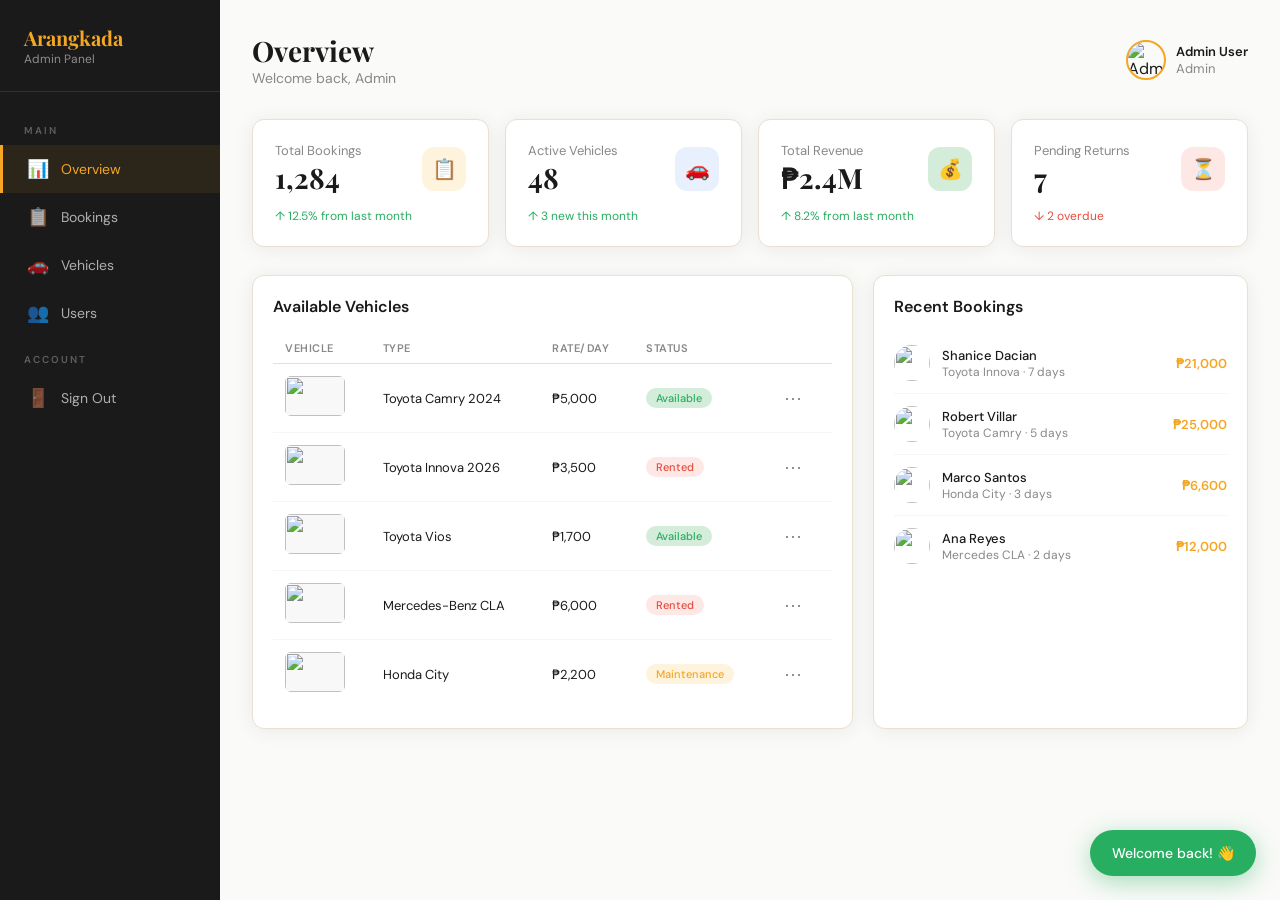
==== admindashboard.html @ 395380be "2 admin added" ====
<!DOCTYPE html>
<html lang="en">
<head>
<meta charset="UTF-8">
<meta name="viewport" content="width=device-width, initial-scale=1.0">
<title>Arangkada - Admin Panel</title>
<link href="https://fonts.googleapis.com/css2?family=Playfair+Display:wght@400;700&family=DM+Sans:wght@300;400;500;600&display=swap" rel="stylesheet">
<style>
:root {
  --gold: #F5A623;
  --gold-light: #FBC65F;
  --gold-pale: #FEF3DC;
  --dark: #1a1a1a;
  --mid: #555;
  --light-text: #888;
  --border: #E8E0D0;
  --bg: #FAFAF8;
  --red: #e74c3c;
  --green: #27ae60;
  --card-shadow: 0 2px 20px rgba(0,0,0,0.07);
  --radius: 12px;
  --font-head: 'Playfair Display', serif;
  --font-body: 'DM Sans', sans-serif;
}

* { margin: 0; padding: 0; box-sizing: border-box; }
html { scroll-behavior: smooth; }
body { font-family: var(--font-body); background: var(--bg); color: var(--dark); }

/* ===== BUTTONS ===== */
.btn {
  display: inline-flex; align-items: center; justify-content: center; gap: 8px;
  padding: 12px 28px; border-radius: 50px;
  font-family: var(--font-body); font-size: 14px; font-weight: 500;
  cursor: pointer; transition: all 0.2s; border: none; text-decoration: none;
}
.btn-primary { background: var(--gold); color: white; }
.btn-primary:hover { background: #e09518; transform: translateY(-1px); box-shadow: 0 6px 20px rgba(245,166,35,0.35); }
.btn-outline { background: transparent; border: 1.5px solid var(--gold); color: var(--gold); }
.btn-outline:hover { background: var(--gold); color: white; }
.btn-sm { padding: 8px 18px; font-size: 13px; }
.btn-xs { padding: 6px 14px; font-size: 12px; }

/* ===== FORMS ===== */
.form-control {
  width: 100%; padding: 12px 16px;
  border: 1.5px solid var(--border); border-radius: var(--radius);
  font-family: var(--font-body); font-size: 14px; color: var(--dark);
  background: #FAFAF8; transition: border-color 0.2s; outline: none;
}
.form-control:focus { border-color: var(--gold); background: white; }
.form-group { margin-bottom: 16px; }
.form-label { display: block; font-size: 12px; font-weight: 500; color: var(--mid); margin-bottom: 6px; letter-spacing: 0.5px; text-transform: uppercase; }
.form-row { display: grid; grid-template-columns: 1fr 1fr; gap: 16px; }

/* ===== BADGE ===== */
.badge {
  display: inline-flex; align-items: center;
  padding: 3px 10px; border-radius: 50px;
  font-size: 11px; font-weight: 500;
}
.badge-gold { background: var(--gold-pale); color: var(--gold); }
.badge-green { background: #d4edda; color: var(--green); }
.badge-red { background: #fde8e6; color: var(--red); }
.badge-gray { background: #f0f0f0; color: var(--mid); }

/* ===== TOAST ===== */
#toast {
  position: fixed; bottom: 24px; right: 24px; z-index: 9999;
  background: var(--dark); color: white;
  padding: 14px 22px; border-radius: 10px;
  font-size: 14px; box-shadow: 0 8px 32px rgba(0,0,0,0.2);
  transform: translateY(80px); opacity: 0;
  transition: all 0.3s; pointer-events: none;
}
#toast.show { transform: translateY(0); opacity: 1; }
#toast.success { background: var(--green); }
#toast.error { background: var(--red); }

/* ===== MODAL ===== */
.modal-overlay {
  display: none; position: fixed; inset: 0; z-index: 200;
  background: rgba(0,0,0,0.5); backdrop-filter: blur(4px);
  align-items: center; justify-content: center;
}
.modal-overlay.open { display: flex; }
.modal {
  background: white; border-radius: 20px;
  padding: 32px; max-width: 480px; width: 90%;
  box-shadow: 0 24px 64px rgba(0,0,0,0.15);
  animation: modalIn 0.3s ease;
}
@keyframes modalIn { from { transform: scale(0.95) translateY(10px); opacity: 0; } to { transform: scale(1) translateY(0); opacity: 1; } }
.modal-title { font-family: var(--font-head); font-size: 22px; margin-bottom: 8px; }
.modal-sub { color: var(--light-text); font-size: 14px; margin-bottom: 24px; }
.modal-close { float: right; background: none; border: none; font-size: 20px; cursor: pointer; color: var(--light-text); }

/* ===== SCROLLBAR ===== */
::-webkit-scrollbar { width: 6px; height: 6px; }
::-webkit-scrollbar-track { background: transparent; }
::-webkit-scrollbar-thumb { background: var(--border); border-radius: 3px; }

/* ===== UTILITY ===== */
.flex-between { display: flex; align-items: center; justify-content: space-between; }
.mb-16 { margin-bottom: 16px; }
.text-gold { color: var(--gold); }
.bold { font-weight: 600; }

/* ========================================
   LAYOUT
   ======================================== */
#page-admin {
  display: grid;
  grid-template-columns: 220px 1fr;
  min-height: 100vh;
}

/* ===== SIDEBAR ===== */
.admin-sidebar {
  background: var(--dark); color: white;
  padding: 24px 0; position: sticky;
  top: 0; height: 100vh; overflow-y: auto;
}
.admin-sidebar-logo {
  padding: 0 24px 24px;
  border-bottom: 1px solid rgba(255,255,255,0.1);
  margin-bottom: 16px;
}
.admin-sidebar-logo h2 {
  font-family: var(--font-head); font-size: 20px; color: var(--gold);
}
.admin-sidebar-logo p { font-size: 12px; color: rgba(255,255,255,0.5); }

.admin-nav-section {
  padding: 16px 24px 8px;
  font-size: 10px; font-weight: 600;
  letter-spacing: 2px; text-transform: uppercase;
  color: rgba(255,255,255,0.3);
}
.admin-nav-item {
  padding: 12px 24px;
  display: flex; align-items: center; gap: 12px;
  font-size: 14px; cursor: pointer;
  color: rgba(255,255,255,0.65);
  transition: all 0.2s;
  border-left: 3px solid transparent;
}
.admin-nav-item:hover { color: white; background: rgba(255,255,255,0.05); }
.admin-nav-item.active {
  color: var(--gold);
  border-left-color: var(--gold);
  background: rgba(245,166,35,0.08);
}
.admin-nav-item .icon { font-size: 18px; width: 22px; }

/* ===== MAIN ===== */
.admin-main {
  background: var(--bg);
  padding: 32px;
  overflow-y: auto;
}
.admin-header {
  display: flex; align-items: center;
  justify-content: space-between;
  margin-bottom: 32px;
}
.admin-header h1 { font-family: var(--font-head); font-size: 28px; }
.admin-header p { color: var(--light-text); font-size: 14px; }
.admin-user { display: flex; align-items: center; gap: 10px; }
.admin-user img {
  width: 40px; height: 40px; border-radius: 50%;
  object-fit: cover; border: 2px solid var(--gold);
}
.admin-user-info { font-size: 13px; }
.admin-user-info .name { font-weight: 600; }
.admin-user-info .role { color: var(--light-text); }

/* ===== STAT WIDGETS ===== */
.stats-grid {
  display: grid;
  grid-template-columns: repeat(4, 1fr);
  gap: 16px; margin-bottom: 28px;
}
.stat-widget {
  background: white; border-radius: var(--radius);
  padding: 22px; border: 1px solid var(--border);
  box-shadow: var(--card-shadow);
  transition: transform 0.2s, box-shadow 0.2s;
}
.stat-widget:hover {
  transform: translateY(-2px);
  box-shadow: 0 6px 28px rgba(0,0,0,0.1);
}
.stat-widget .top {
  display: flex; align-items: center;
  justify-content: space-between; margin-bottom: 12px;
}
.stat-widget .sw-icon {
  width: 44px; height: 44px; border-radius: 12px;
  display: flex; align-items: center;
  justify-content: center; font-size: 20px;
}
.sw-icon.orange { background: var(--gold-pale); }
.sw-icon.blue   { background: #e8f0fe; }
.sw-icon.green  { background: #d4edda; }
.sw-icon.red    { background: #fde8e6; }
.stat-widget .value { font-family: var(--font-head); font-size: 28px; font-weight: 700; }
.stat-widget .label { font-size: 13px; color: var(--light-text); }
.stat-widget .change { font-size: 12px; margin-top: 4px; }
.stat-widget .change.up { color: var(--green); }
.stat-widget .change.down { color: var(--red); }

/* ===== TWO-COL GRID ===== */
.admin-grid-2 {
  display: grid;
  grid-template-columns: 1.6fr 1fr;
  gap: 20px;
}
.admin-table-wrap {
  background: white; border-radius: var(--radius);
  padding: 20px; border: 1px solid var(--border);
  box-shadow: var(--card-shadow);
}
.admin-table-wrap h3 { font-size: 16px; font-weight: 600; margin-bottom: 16px; }

/* ===== TABLE ===== */
.admin-table { width: 100%; border-collapse: collapse; }
.admin-table th {
  font-size: 11px; font-weight: 600;
  color: var(--light-text); text-transform: uppercase;
  letter-spacing: 0.5px; padding: 8px 12px;
  text-align: left; border-bottom: 1px solid var(--border);
}
.admin-table td {
  padding: 12px; font-size: 13px;
  border-bottom: 1px solid #f5f5f5;
  vertical-align: middle;
}
.admin-table tr:last-child td { border-bottom: none; }
.admin-table tbody tr:hover { background: #fafaf8; }
.car-thumb {
  width: 60px; height: 40px;
  object-fit: contain; background: #f8f8f8; border-radius: 6px;
}
.action-dots {
  color: var(--light-text); cursor: pointer;
  font-size: 18px; padding: 4px 8px; border-radius: 6px;
  transition: background 0.2s; user-select: none;
}
.action-dots:hover { background: #f0f0f0; }

/* ===== RECENT BOOKINGS ===== */
.recent-bookings-mini .booking-row {
  display: flex; align-items: center; gap: 12px;
  padding: 12px 0; border-bottom: 1px solid #f5f5f5;
}
.recent-bookings-mini .booking-row:last-child { border-bottom: none; }
.user-avatar-sm {
  width: 36px; height: 36px;
  border-radius: 50%; object-fit: cover; flex-shrink: 0;
}
.booking-row-info .name { font-size: 13px; font-weight: 500; }
.booking-row-info .detail { font-size: 12px; color: var(--light-text); }
.booking-row-amount { margin-left: auto; font-weight: 600; font-size: 13px; color: var(--gold); }

/* ===== TAB PANES ===== */
.admin-tab-pane { display: none; }
.admin-tab-pane.active { display: block; }

/* ===== SEARCH WRAP ===== */
.search-wrap { position: relative; }
.search-wrap .search-icon {
  position: absolute; left: 14px; top: 50%;
  transform: translateY(-50%); color: var(--light-text);
  font-size: 15px; pointer-events: none;
}
.search-wrap .form-control { padding-left: 38px; }

/* ===== WELCOME BUTTON ===== */
.welcome-btn {
  position: fixed; bottom: 24px; right: 24px; z-index: 100;
  background: var(--green); color: white;
  padding: 14px 22px; border-radius: 50px;
  font-size: 14px; font-weight: 500;
  box-shadow: 0 6px 24px rgba(39,174,96,0.4);
  cursor: pointer; border: none;
  font-family: var(--font-body);
  animation: popIn 0.5s ease 0.5s both;
}
@keyframes popIn {
  from { transform: scale(0.8) translateY(20px); opacity: 0; }
  to   { transform: scale(1) translateY(0); opacity: 1; }
}
</style>
</head>
<body>

<div id="page-admin">

  <!-- ========== SIDEBAR ========== -->
  <aside class="admin-sidebar">
    <div class="admin-sidebar-logo">
      <h2>Arangkada</h2>
      <p>Admin Panel</p>
    </div>

    <div class="admin-nav-section">Main</div>
    <div class="admin-nav-item active" onclick="switchTab(this,'admin-overview')">
      <span class="icon">📊</span> Overview
    </div>
    <div class="admin-nav-item" onclick="switchTab(this,'admin-bookings')">
      <span class="icon">📋</span> Bookings
    </div>
    <div class="admin-nav-item" onclick="switchTab(this,'admin-vehicles')">
      <span class="icon">🚗</span> Vehicles
    </div>
    <div class="admin-nav-item" onclick="switchTab(this,'admin-users')">
      <span class="icon">👥</span> Users
    </div>

    <div class="admin-nav-section">Account</div>
    <div class="admin-nav-item" onclick="signOut()">
      <span class="icon">🚪</span> Sign Out
    </div>
  </aside>

  <!-- ========== MAIN ========== -->
  <main class="admin-main">

    <!-- Header -->
    <div class="admin-header">
      <div>
        <h1 id="admin-page-title">Overview</h1>
        <p id="admin-page-sub">Welcome back, Admin</p>
      </div>
      <div class="admin-user">
        <img src="https://images.unsplash.com/photo-1472099645785-5658abf4ff4e?w=100&q=80" alt="Admin">
        <div class="admin-user-info">
          <div class="name">Admin User</div>
          <div class="role">Admin</div>
        </div>
      </div>
    </div>

    <!-- ========== OVERVIEW ========== -->
    <div id="admin-overview" class="admin-tab-pane active">

      <!-- Stat Widgets -->
      <div class="stats-grid">
        <div class="stat-widget">
          <div class="top">
            <div>
              <div class="label">Total Bookings</div>
              <div class="value">1,284</div>
            </div>
            <div class="sw-icon orange">📋</div>
          </div>
          <div class="change up">↑ 12.5% from last month</div>
        </div>
        <div class="stat-widget">
          <div class="top">
            <div>
              <div class="label">Active Vehicles</div>
              <div class="value">48</div>
            </div>
            <div class="sw-icon blue">🚗</div>
          </div>
          <div class="change up">↑ 3 new this month</div>
        </div>
        <div class="stat-widget">
          <div class="top">
            <div>
              <div class="label">Total Revenue</div>
              <div class="value">₱2.4M</div>
            </div>
            <div class="sw-icon green">💰</div>
          </div>
          <div class="change up">↑ 8.2% from last month</div>
        </div>
        <div class="stat-widget">
          <div class="top">
            <div>
              <div class="label">Pending Returns</div>
              <div class="value">7</div>
            </div>
            <div class="sw-icon red">⏳</div>
          </div>
          <div class="change down">↓ 2 overdue</div>
        </div>
      </div>

      <!-- Two-col grid -->
      <div class="admin-grid-2">

        <!-- Available Vehicles -->
        <div class="admin-table-wrap">
          <h3>Available Vehicles</h3>
          <table class="admin-table">
            <thead>
              <tr>
                <th>Vehicle</th>
                <th>Type</th>
                <th>Rate/Day</th>
                <th>Status</th>
                <th></th>
              </tr>
            </thead>
            <tbody>
              <tr>
                <td><img class="car-thumb" src="https://images.unsplash.com/photo-1621007947382-bb3c3994e3fb?w=120&q=70" alt=""></td>
                <td>Toyota Camry 2024</td>
                <td>₱5,000</td>
                <td><span class="badge badge-green">Available</span></td>
                <td><span class="action-dots">⋯</span></td>
              </tr>
              <tr>
                <td><img class="car-thumb" src="https://images.unsplash.com/photo-1519641471654-76ce0107ad1b?w=120&q=70" alt=""></td>
                <td>Toyota Innova 2026</td>
                <td>₱3,500</td>
                <td><span class="badge badge-red">Rented</span></td>
                <td><span class="action-dots">⋯</span></td>
              </tr>
              <tr>
                <td><img class="car-thumb" src="https://images.unsplash.com/photo-1550355291-bbee04a92027?w=120&q=70" alt=""></td>
                <td>Toyota Vios</td>
                <td>₱1,700</td>
                <td><span class="badge badge-green">Available</span></td>
                <td><span class="action-dots">⋯</span></td>
              </tr>
              <tr>
                <td><img class="car-thumb" src="https://images.unsplash.com/photo-1555215695-3004980ad54e?w=120&q=70" alt=""></td>
                <td>Mercedes-Benz CLA</td>
                <td>₱6,000</td>
                <td><span class="badge badge-red">Rented</span></td>
                <td><span class="action-dots">⋯</span></td>
              </tr>
              <tr>
                <td><img class="car-thumb" src="https://images.unsplash.com/photo-1580273916550-e323be2ae537?w=120&q=70" alt=""></td>
                <td>Honda City</td>
                <td>₱2,200</td>
                <td><span class="badge badge-gold">Maintenance</span></td>
                <td><span class="action-dots">⋯</span></td>
              </tr>
            </tbody>
          </table>
        </div>

        <!-- Recent Bookings -->
        <div class="admin-table-wrap">
          <h3>Recent Bookings</h3>
          <div class="recent-bookings-mini">
            <div class="booking-row">
              <img class="user-avatar-sm" src="https://images.unsplash.com/photo-1494790108377-be9c29b29330?w=80&q=70" alt="">
              <div class="booking-row-info">
                <div class="name">Shanice Dacian</div>
                <div class="detail">Toyota Innova · 7 days</div>
              </div>
              <div class="booking-row-amount">₱21,000</div>
            </div>
            <div class="booking-row">
              <img class="user-avatar-sm" src="https://images.unsplash.com/photo-1472099645785-5658abf4ff4e?w=80&q=70" alt="">
              <div class="booking-row-info">
                <div class="name">Robert Villar</div>
                <div class="detail">Toyota Camry · 5 days</div>
              </div>
              <div class="booking-row-amount">₱25,000</div>
            </div>
            <div class="booking-row">
              <img class="user-avatar-sm" src="https://images.unsplash.com/photo-1500648767791-00dcc994a43e?w=80&q=70" alt="">
              <div class="booking-row-info">
                <div class="name">Marco Santos</div>
                <div class="detail">Honda City · 3 days</div>
              </div>
              <div class="booking-row-amount">₱6,600</div>
            </div>
            <div class="booking-row">
              <img class="user-avatar-sm" src="https://images.unsplash.com/photo-1438761681033-6461ffad8d80?w=80&q=70" alt="">
              <div class="booking-row-info">
                <div class="name">Ana Reyes</div>
                <div class="detail">Mercedes CLA · 2 days</div>
              </div>
              <div class="booking-row-amount">₱12,000</div>
            </div>
          </div>
        </div>

      </div>
    </div><!-- /overview -->

    <!-- ========== BOOKINGS ========== -->
    <div id="admin-bookings" class="admin-tab-pane">
      <div class="flex-between mb-16">
        <div class="search-wrap" style="max-width:280px; flex:1;">
          <span class="search-icon">🔍</span>
          <input type="text" class="form-control" placeholder="Search bookings..." oninput="filterTable('bookings-tbody',this.value)">
        </div>
        <div style="display:flex; gap:8px;">
          <select class="form-control" style="width:140px;">
            <option>All Status</option>
            <option>Confirmed</option>
            <option>Pending</option>
            <option>Completed</option>
            <option>Cancelled</option>
          </select>
          <button class="btn btn-primary btn-sm">+ New Booking</button>
        </div>
      </div>
      <div class="admin-table-wrap">
        <table class="admin-table">
          <thead>
            <tr><th>ID</th><th>Customer</th><th>Vehicle</th><th>Dates</th><th>Total</th><th>Status</th><th>Actions</th></tr>
          </thead>
          <tbody id="bookings-tbody">
            <tr><td>#B-1001</td><td>Shanice Dacian</td><td>Toyota Innova</td><td>4/1 – 4/7</td><td>₱21,000</td><td><span class="badge badge-green">Confirmed</span></td><td><button class="btn btn-xs btn-outline">View</button></td></tr>
            <tr><td>#B-1002</td><td>Robert Villar</td><td>Toyota Camry</td><td>3/3 – 3/8</td><td>₱25,000</td><td><span class="badge badge-gray">Completed</span></td><td><button class="btn btn-xs btn-outline">View</button></td></tr>
            <tr><td>#B-1003</td><td>Marco Santos</td><td>Honda City</td><td>3/10 – 3/13</td><td>₱6,600</td><td><span class="badge badge-gold">Pending</span></td><td><button class="btn btn-xs btn-outline">View</button></td></tr>
            <tr><td>#B-1004</td><td>Ana Reyes</td><td>Mercedes CLA</td><td>3/15 – 3/17</td><td>₱12,000</td><td><span class="badge badge-green">Confirmed</span></td><td><button class="btn btn-xs btn-outline">View</button></td></tr>
            <tr><td>#B-1005</td><td>Jose Cruz</td><td>Toyota Vios</td><td>3/20 – 3/22</td><td>₱3,400</td><td><span class="badge badge-red">Cancelled</span></td><td><button class="btn btn-xs btn-outline">View</button></td></tr>
          </tbody>
        </table>
      </div>
    </div>

    <!-- ========== VEHICLES ========== -->
    <div id="admin-vehicles" class="admin-tab-pane">
      <div class="flex-between mb-16">
        <div class="search-wrap" style="max-width:280px; flex:1;">
          <span class="search-icon">🔍</span>
          <input type="text" class="form-control" placeholder="Search vehicles..." oninput="filterTable('vehicles-tbody',this.value)">
        </div>
        <button class="btn btn-primary btn-sm" onclick="openModal('add-vehicle-modal')">+ Add Vehicle</button>
      </div>
      <div class="admin-table-wrap">
        <table class="admin-table">
          <thead>
            <tr><th>Image</th><th>Model</th><th>Type</th><th>Transmission</th><th>Seats</th><th>Rate/Day</th><th>Status</th><th>Actions</th></tr>
          </thead>
          <tbody id="vehicles-tbody">
            <tr><td><img class="car-thumb" src="https://images.unsplash.com/photo-1621007947382-bb3c3994e3fb?w=120&q=70" alt=""></td><td>Toyota Camry 2024</td><td>Luxury</td><td>Automatic</td><td>5</td><td>₱5,000</td><td><span class="badge badge-green">Available</span></td><td><button class="btn btn-xs btn-outline">Edit</button></td></tr>
            <tr><td><img class="car-thumb" src="https://images.unsplash.com/photo-1519641471654-76ce0107ad1b?w=120&q=70" alt=""></td><td>Toyota Innova 2026</td><td>People Carrier</td><td>Automatic</td><td>8</td><td>₱3,500</td><td><span class="badge badge-red">Rented</span></td><td><button class="btn btn-xs btn-outline">Edit</button></td></tr>
            <tr><td><img class="car-thumb" src="https://images.unsplash.com/photo-1550355291-bbee04a92027?w=120&q=70" alt=""></td><td>Toyota Vios</td><td>Economy</td><td>CVT</td><td>5</td><td>₱1,700</td><td><span class="badge badge-green">Available</span></td><td><button class="btn btn-xs btn-outline">Edit</button></td></tr>
            <tr><td><img class="car-thumb" src="https://images.unsplash.com/photo-1580273916550-e323be2ae537?w=120&q=70" alt=""></td><td>Honda City</td><td>Compact</td><td>CVT</td><td>5</td><td>₱2,200</td><td><span class="badge badge-gold">Maintenance</span></td><td><button class="btn btn-xs btn-outline">Edit</button></td></tr>
            <tr><td><img class="car-thumb" src="https://images.unsplash.com/photo-1555215695-3004980ad54e?w=120&q=70" alt=""></td><td>Mercedes-Benz CLA</td><td>Luxury</td><td>Automatic</td><td>5</td><td>₱6,000</td><td><span class="badge badge-red">Rented</span></td><td><button class="btn btn-xs btn-outline">Edit</button></td></tr>
          </tbody>
        </table>
      </div>
    </div>

    <!-- ========== USERS ========== -->
    <div id="admin-users" class="admin-tab-pane">
      <div class="flex-between mb-16">
        <div class="search-wrap" style="max-width:280px; flex:1;">
          <span class="search-icon">🔍</span>
          <input type="text" class="form-control" placeholder="Search users..." oninput="filterTable('users-tbody',this.value)">
        </div>
        <button class="btn btn-primary btn-sm">+ Add User</button>
      </div>
      <div class="admin-table-wrap">
        <table class="admin-table">
          <thead>
            <tr><th>User</th><th>Email</th><th>Phone</th><th>Total Bookings</th><th>Actions</th></tr>
          </thead>
          <tbody id="users-tbody">
            <tr>
              <td><div style="display:flex;align-items:center;gap:10px;"><img class="user-avatar-sm" src="https://images.unsplash.com/photo-1494790108377-be9c29b29330?w=80&q=70" alt="">Shanice Dacian</div></td>
              <td>shanice@email.com</td><td>+63 919 111 0001</td><td>27</td>
              <td><button class="btn btn-xs btn-outline">Manage</button></td>
            </tr>
            <tr>
              <td><div style="display:flex;align-items:center;gap:10px;"><img class="user-avatar-sm" src="https://images.unsplash.com/photo-1472099645785-5658abf4ff4e?w=80&q=70" alt="">Robert Villar</div></td>
              <td>robert@email.com</td><td>+63 919 222 0002</td><td>14</td>
              <td><button class="btn btn-xs btn-outline">Manage</button></td>
            </tr>
            <tr>
              <td><div style="display:flex;align-items:center;gap:10px;"><img class="user-avatar-sm" src="https://images.unsplash.com/photo-1500648767791-00dcc994a43e?w=80&q=70" alt="">Marco Santos</div></td>
              <td>marco@email.com</td><td>+63 919 333 0003</td><td>8</td>
              <td><button class="btn btn-xs btn-outline">Manage</button></td>
            </tr>
            <tr>
              <td><div style="display:flex;align-items:center;gap:10px;"><img class="user-avatar-sm" src="https://images.unsplash.com/photo-1438761681033-6461ffad8d80?w=80&q=70" alt="">Ana Reyes</div></td>
              <td>ana@email.com</td><td>+63 919 444 0004</td><td>5</td>
              <td><button class="btn btn-xs btn-outline">Manage</button></td>
            </tr>
          </tbody>
        </table>
      </div>
    </div>

  </main>
</div>

<!-- ===== ADD VEHICLE MODAL ===== -->
<div id="add-vehicle-modal" class="modal-overlay">
  <div class="modal">
    <button class="modal-close" onclick="closeModal('add-vehicle-modal')">×</button>
    <div class="modal-title">Add New Vehicle</div>
    <div class="modal-sub">Fill in the details to add a vehicle to the fleet.</div>
    <div class="form-group">
      <label class="form-label">Vehicle Model</label>
      <input type="text" class="form-control" placeholder="e.g. Toyota Camry 2025">
    </div>
    <div class="form-row">
      <div class="form-group">
        <label class="form-label">Type</label>
        <select class="form-control">
          <option>Luxury</option><option>Economy</option>
          <option>Compact</option><option>People Carrier</option>
        </select>
      </div>
      <div class="form-group">
        <label class="form-label">Rate / Day (₱)</label>
        <input type="number" class="form-control" placeholder="5000">
      </div>
    </div>
    <div class="form-row">
      <div class="form-group">
        <label class="form-label">Transmission</label>
        <select class="form-control">
          <option>Automatic</option><option>Manual</option><option>CVT</option>
        </select>
      </div>
      <div class="form-group">
        <label class="form-label">Seats</label>
        <input type="number" class="form-control" placeholder="5" min="2" max="12">
      </div>
    </div>
    <div class="form-group">
      <label class="form-label">Status</label>
      <select class="form-control">
        <option>Available</option><option>Rented</option><option>Maintenance</option>
      </select>
    </div>
    <div style="display:flex; gap:10px; margin-top:8px;">
      <button class="btn btn-primary" style="flex:1;" onclick="saveVehicle()">Add Vehicle</button>
      <button class="btn btn-outline" style="flex:1;" onclick="closeModal('add-vehicle-modal')">Cancel</button>
    </div>
  </div>
</div>

<!-- ===== TOAST ===== -->
<div id="toast"></div>

<!-- ===== WELCOME BUTTON ===== -->
<button class="welcome-btn" onclick="showToast('Welcome back! 👋','success')">Welcome back! 👋</button>

<script>
  const tabTitles = {
    'admin-overview':  ['Overview',  'Welcome back, Admin'],
    'admin-bookings':  ['Bookings',  'Manage all bookings'],
    'admin-vehicles':  ['Vehicles',  'Fleet management'],
    'admin-users':     ['Users',     'Manage registered users'],
  };

  function switchTab(el, tabId) {
    document.querySelectorAll('.admin-nav-item').forEach(i => i.classList.remove('active'));
    document.querySelectorAll('.admin-tab-pane').forEach(p => p.classList.remove('active'));
    el.classList.add('active');
    const pane = document.getElementById(tabId);
    if (pane) pane.classList.add('active');
    if (tabTitles[tabId]) {
      document.getElementById('admin-page-title').textContent = tabTitles[tabId][0];
      document.getElementById('admin-page-sub').textContent  = tabTitles[tabId][1];
    }
  }

  function showToast(msg, type = '') {
    const t = document.getElementById('toast');
    t.textContent = msg;
    t.className = 'show' + (type ? ' ' + type : '');
    setTimeout(() => { t.className = ''; }, 3000);
  }

  function openModal(id)  { document.getElementById(id).classList.add('open'); }
  function closeModal(id) { document.getElementById(id).classList.remove('open'); }

  document.querySelectorAll('.modal-overlay').forEach(o => {
    o.addEventListener('click', e => { if (e.target === o) closeModal(o.id); });
  });

  function saveVehicle() {
    closeModal('add-vehicle-modal');
    showToast('Vehicle added successfully! ✅', 'success');
  }

  function filterTable(tbodyId, query) {
    const rows = document.getElementById(tbodyId)?.querySelectorAll('tr') || [];
    const q = query.toLowerCase();
    rows.forEach(r => { r.style.display = r.textContent.toLowerCase().includes(q) ? '' : 'none'; });
  }

  function signOut() {
    showToast('Signed out. See you soon!');
    setTimeout(() => location.reload(), 1500);
  }
</script>
</body>
</html>
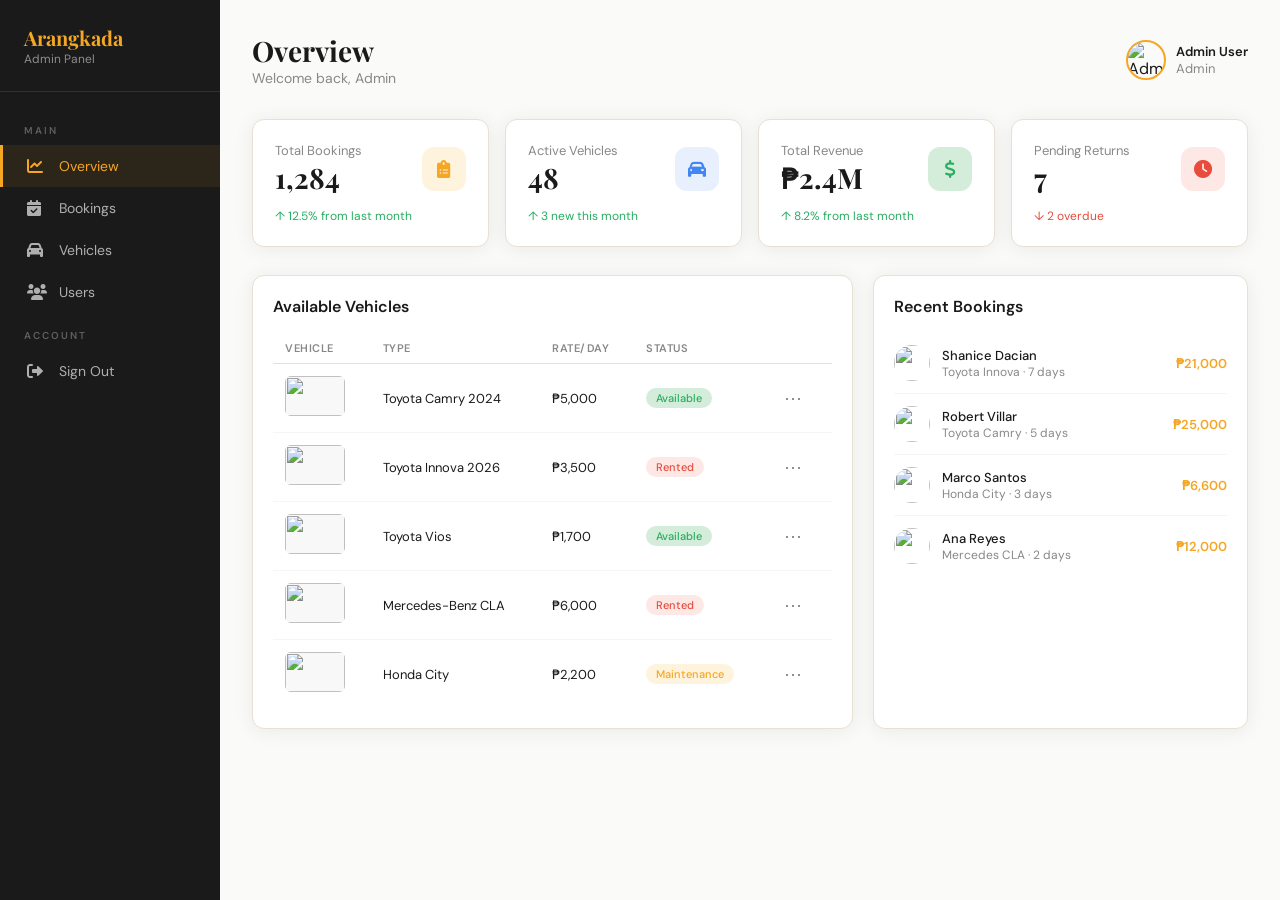
==== commit 0916fbaf: "full functional admin and super admin dashboard" ====
--- a/admindashboard.html
+++ b/admindashboard.html
@@ -5,6 +5,7 @@
 <meta name="viewport" content="width=device-width, initial-scale=1.0">
 <title>Arangkada - Admin Panel</title>
 <link href="https://fonts.googleapis.com/css2?family=Playfair+Display:wght@400;700&family=DM+Sans:wght@300;400;500;600&display=swap" rel="stylesheet">
+<link rel="stylesheet" href="https://cdnjs.cloudflare.com/ajax/libs/font-awesome/6.0.0/css/all.min.css">
 <style>
 :root {
   --gold: #F5A623;
@@ -22,312 +23,156 @@
   --font-head: 'Playfair Display', serif;
   --font-body: 'DM Sans', sans-serif;
 }
-
 * { margin: 0; padding: 0; box-sizing: border-box; }
 html { scroll-behavior: smooth; }
 body { font-family: var(--font-body); background: var(--bg); color: var(--dark); }
-
-/* ===== BUTTONS ===== */
-.btn {
-  display: inline-flex; align-items: center; justify-content: center; gap: 8px;
-  padding: 12px 28px; border-radius: 50px;
-  font-family: var(--font-body); font-size: 14px; font-weight: 500;
-  cursor: pointer; transition: all 0.2s; border: none; text-decoration: none;
-}
+.btn { display: inline-flex; align-items: center; justify-content: center; gap: 8px; padding: 12px 28px; border-radius: 50px; font-family: var(--font-body); font-size: 14px; font-weight: 500; cursor: pointer; transition: all 0.2s; border: none; text-decoration: none; }
 .btn-primary { background: var(--gold); color: white; }
 .btn-primary:hover { background: #e09518; transform: translateY(-1px); box-shadow: 0 6px 20px rgba(245,166,35,0.35); }
 .btn-outline { background: transparent; border: 1.5px solid var(--gold); color: var(--gold); }
 .btn-outline:hover { background: var(--gold); color: white; }
+.btn-danger { background: var(--red); color: white; border: none; }
+.btn-danger:hover { background: #c0392b; }
 .btn-sm { padding: 8px 18px; font-size: 13px; }
 .btn-xs { padding: 6px 14px; font-size: 12px; }
-
-/* ===== FORMS ===== */
-.form-control {
-  width: 100%; padding: 12px 16px;
-  border: 1.5px solid var(--border); border-radius: var(--radius);
-  font-family: var(--font-body); font-size: 14px; color: var(--dark);
-  background: #FAFAF8; transition: border-color 0.2s; outline: none;
-}
+.form-control { width: 100%; padding: 12px 16px; border: 1.5px solid var(--border); border-radius: var(--radius); font-family: var(--font-body); font-size: 14px; color: var(--dark); background: #FAFAF8; transition: border-color 0.2s; outline: none; }
 .form-control:focus { border-color: var(--gold); background: white; }
 .form-group { margin-bottom: 16px; }
 .form-label { display: block; font-size: 12px; font-weight: 500; color: var(--mid); margin-bottom: 6px; letter-spacing: 0.5px; text-transform: uppercase; }
 .form-row { display: grid; grid-template-columns: 1fr 1fr; gap: 16px; }
-
-/* ===== BADGE ===== */
-.badge {
-  display: inline-flex; align-items: center;
-  padding: 3px 10px; border-radius: 50px;
-  font-size: 11px; font-weight: 500;
-}
+.badge { display: inline-flex; align-items: center; padding: 3px 10px; border-radius: 50px; font-size: 11px; font-weight: 500; }
 .badge-gold { background: var(--gold-pale); color: var(--gold); }
 .badge-green { background: #d4edda; color: var(--green); }
 .badge-red { background: #fde8e6; color: var(--red); }
 .badge-gray { background: #f0f0f0; color: var(--mid); }
-
-/* ===== TOAST ===== */
-#toast {
-  position: fixed; bottom: 24px; right: 24px; z-index: 9999;
-  background: var(--dark); color: white;
-  padding: 14px 22px; border-radius: 10px;
-  font-size: 14px; box-shadow: 0 8px 32px rgba(0,0,0,0.2);
-  transform: translateY(80px); opacity: 0;
-  transition: all 0.3s; pointer-events: none;
-}
+#toast { position: fixed; bottom: 24px; right: 24px; z-index: 9999; background: var(--dark); color: white; padding: 14px 22px; border-radius: 10px; font-size: 14px; box-shadow: 0 8px 32px rgba(0,0,0,0.2); transform: translateY(80px); opacity: 0; transition: all 0.3s; pointer-events: none; }
 #toast.show { transform: translateY(0); opacity: 1; }
 #toast.success { background: var(--green); }
 #toast.error { background: var(--red); }
-
-/* ===== MODAL ===== */
-.modal-overlay {
-  display: none; position: fixed; inset: 0; z-index: 200;
-  background: rgba(0,0,0,0.5); backdrop-filter: blur(4px);
-  align-items: center; justify-content: center;
-}
+.modal-overlay { display: none; position: fixed; inset: 0; z-index: 200; background: rgba(0,0,0,0.5); backdrop-filter: blur(4px); align-items: center; justify-content: center; }
 .modal-overlay.open { display: flex; }
-.modal {
-  background: white; border-radius: 20px;
-  padding: 32px; max-width: 480px; width: 90%;
-  box-shadow: 0 24px 64px rgba(0,0,0,0.15);
-  animation: modalIn 0.3s ease;
-}
+.modal { background: white; border-radius: 20px; padding: 32px; max-width: 500px; width: 94%; box-shadow: 0 24px 64px rgba(0,0,0,0.15); animation: modalIn 0.3s ease; max-height: 92vh; overflow-y: auto; }
+.modal-wide { max-width: 640px; }
 @keyframes modalIn { from { transform: scale(0.95) translateY(10px); opacity: 0; } to { transform: scale(1) translateY(0); opacity: 1; } }
 .modal-title { font-family: var(--font-head); font-size: 22px; margin-bottom: 8px; }
 .modal-sub { color: var(--light-text); font-size: 14px; margin-bottom: 24px; }
-.modal-close { float: right; background: none; border: none; font-size: 20px; cursor: pointer; color: var(--light-text); }
-
-/* ===== SCROLLBAR ===== */
+.modal-close { float: right; background: none; border: none; font-size: 22px; cursor: pointer; color: var(--light-text); line-height: 1; }
 ::-webkit-scrollbar { width: 6px; height: 6px; }
 ::-webkit-scrollbar-track { background: transparent; }
 ::-webkit-scrollbar-thumb { background: var(--border); border-radius: 3px; }
-
-/* ===== UTILITY ===== */
 .flex-between { display: flex; align-items: center; justify-content: space-between; }
 .mb-16 { margin-bottom: 16px; }
+.mt-16 { margin-top: 16px; }
 .text-gold { color: var(--gold); }
 .bold { font-weight: 600; }
-
-/* ========================================
-   LAYOUT
-   ======================================== */
-#page-admin {
-  display: grid;
-  grid-template-columns: 220px 1fr;
-  min-height: 100vh;
-}
-
-/* ===== SIDEBAR ===== */
-.admin-sidebar {
-  background: var(--dark); color: white;
-  padding: 24px 0; position: sticky;
-  top: 0; height: 100vh; overflow-y: auto;
-}
-.admin-sidebar-logo {
-  padding: 0 24px 24px;
-  border-bottom: 1px solid rgba(255,255,255,0.1);
-  margin-bottom: 16px;
-}
-.admin-sidebar-logo h2 {
-  font-family: var(--font-head); font-size: 20px; color: var(--gold);
-}
+/* Dropdown */
+.dropdown-wrap { position: relative; display: inline-block; }
+.dropdown-menu { position: absolute; top: calc(100% + 6px); left: 0; background: white; border: 1.5px solid var(--border); border-radius: 12px; box-shadow: 0 8px 32px rgba(0,0,0,0.12); min-width: 160px; z-index: 100; overflow: hidden; display: none; }
+.dropdown-menu.open { display: block; animation: dropIn 0.18s ease; }
+@keyframes dropIn { from { opacity: 0; transform: translateY(-6px); } to { opacity: 1; transform: translateY(0); } }
+.dropdown-item { padding: 10px 16px; font-size: 13px; cursor: pointer; transition: background 0.15s; display: flex; align-items: center; gap: 8px; }
+.dropdown-item:hover { background: #FDF6E9; color: var(--gold); }
+.dropdown-item.active-filter { background: var(--gold-pale); color: var(--gold); font-weight: 500; }
+/* User detail */
+.user-detail-header { display: flex; align-items: center; gap: 16px; margin-bottom: 24px; padding-bottom: 20px; border-bottom: 1px solid var(--border); }
+.user-detail-avatar { width: 64px; height: 64px; border-radius: 50%; object-fit: cover; border: 3px solid var(--gold); }
+.user-detail-info .uname { font-size: 18px; font-weight: 600; }
+.user-detail-info .uemail { font-size: 13px; color: var(--light-text); }
+.info-row { display: flex; justify-content: space-between; padding: 10px 0; border-bottom: 1px solid #f5f5f5; font-size: 13px; }
+.info-row:last-child { border-bottom: none; }
+.info-row .info-key { color: var(--light-text); }
+.info-row .info-val { font-weight: 500; }
+/* Booking detail */
+.booking-detail-section { margin-bottom: 20px; }
+.booking-detail-section h4 { font-size: 12px; text-transform: uppercase; letter-spacing: 1px; color: var(--light-text); margin-bottom: 12px; }
+/* Action group */
+.action-group { display: flex; gap: 6px; }
+/* Layout */
+#page-admin { display: grid; grid-template-columns: 220px 1fr; min-height: 100vh; }
+.admin-sidebar { background: var(--dark); color: white; padding: 24px 0; position: sticky; top: 0; height: 100vh; overflow-y: auto; }
+.admin-sidebar-logo { padding: 0 24px 24px; border-bottom: 1px solid rgba(255,255,255,0.1); margin-bottom: 16px; }
+.admin-sidebar-logo h2 { font-family: var(--font-head); font-size: 20px; color: var(--gold); }
 .admin-sidebar-logo p { font-size: 12px; color: rgba(255,255,255,0.5); }
-
-.admin-nav-section {
-  padding: 16px 24px 8px;
-  font-size: 10px; font-weight: 600;
-  letter-spacing: 2px; text-transform: uppercase;
-  color: rgba(255,255,255,0.3);
-}
-.admin-nav-item {
-  padding: 12px 24px;
-  display: flex; align-items: center; gap: 12px;
-  font-size: 14px; cursor: pointer;
-  color: rgba(255,255,255,0.65);
-  transition: all 0.2s;
-  border-left: 3px solid transparent;
-}
+.admin-nav-section { padding: 16px 24px 8px; font-size: 10px; font-weight: 600; letter-spacing: 2px; text-transform: uppercase; color: rgba(255,255,255,0.3); }
+.admin-nav-item { padding: 12px 24px; display: flex; align-items: center; gap: 12px; font-size: 14px; cursor: pointer; color: rgba(255,255,255,0.65); transition: all 0.2s; border-left: 3px solid transparent; }
 .admin-nav-item:hover { color: white; background: rgba(255,255,255,0.05); }
-.admin-nav-item.active {
-  color: var(--gold);
-  border-left-color: var(--gold);
-  background: rgba(245,166,35,0.08);
-}
-.admin-nav-item .icon { font-size: 18px; width: 22px; }
-
-/* ===== MAIN ===== */
-.admin-main {
-  background: var(--bg);
-  padding: 32px;
-  overflow-y: auto;
-}
-.admin-header {
-  display: flex; align-items: center;
-  justify-content: space-between;
-  margin-bottom: 32px;
-}
+.admin-nav-item.active { color: var(--gold); border-left-color: var(--gold); background: rgba(245,166,35,0.08); }
+.admin-nav-item .icon { font-size: 16px; width: 20px; }
+.admin-main { background: var(--bg); padding: 32px; overflow-y: auto; }
+.admin-header { display: flex; align-items: center; justify-content: space-between; margin-bottom: 32px; }
 .admin-header h1 { font-family: var(--font-head); font-size: 28px; }
 .admin-header p { color: var(--light-text); font-size: 14px; }
 .admin-user { display: flex; align-items: center; gap: 10px; }
-.admin-user img {
-  width: 40px; height: 40px; border-radius: 50%;
-  object-fit: cover; border: 2px solid var(--gold);
-}
+.admin-user img { width: 40px; height: 40px; border-radius: 50%; object-fit: cover; border: 2px solid var(--gold); }
 .admin-user-info { font-size: 13px; }
 .admin-user-info .name { font-weight: 600; }
 .admin-user-info .role { color: var(--light-text); }
-
-/* ===== STAT WIDGETS ===== */
-.stats-grid {
-  display: grid;
-  grid-template-columns: repeat(4, 1fr);
-  gap: 16px; margin-bottom: 28px;
-}
-.stat-widget {
-  background: white; border-radius: var(--radius);
-  padding: 22px; border: 1px solid var(--border);
-  box-shadow: var(--card-shadow);
-  transition: transform 0.2s, box-shadow 0.2s;
-}
-.stat-widget:hover {
-  transform: translateY(-2px);
-  box-shadow: 0 6px 28px rgba(0,0,0,0.1);
-}
-.stat-widget .top {
-  display: flex; align-items: center;
-  justify-content: space-between; margin-bottom: 12px;
-}
-.stat-widget .sw-icon {
-  width: 44px; height: 44px; border-radius: 12px;
-  display: flex; align-items: center;
-  justify-content: center; font-size: 20px;
-}
-.sw-icon.orange { background: var(--gold-pale); }
-.sw-icon.blue   { background: #e8f0fe; }
-.sw-icon.green  { background: #d4edda; }
-.sw-icon.red    { background: #fde8e6; }
+.stats-grid { display: grid; grid-template-columns: repeat(4, 1fr); gap: 16px; margin-bottom: 28px; }
+.stat-widget { background: white; border-radius: var(--radius); padding: 22px; border: 1px solid var(--border); box-shadow: var(--card-shadow); transition: transform 0.2s, box-shadow 0.2s; }
+.stat-widget:hover { transform: translateY(-2px); box-shadow: 0 6px 28px rgba(0,0,0,0.1); }
+.stat-widget .top { display: flex; align-items: center; justify-content: space-between; margin-bottom: 12px; }
+.stat-widget .sw-icon { width: 44px; height: 44px; border-radius: 12px; display: flex; align-items: center; justify-content: center; font-size: 18px; }
+.sw-icon.orange { background: var(--gold-pale); color: var(--gold); }
+.sw-icon.blue   { background: #e8f0fe; color: #4285f4; }
+.sw-icon.green  { background: #d4edda; color: var(--green); }
+.sw-icon.red    { background: #fde8e6; color: var(--red); }
 .stat-widget .value { font-family: var(--font-head); font-size: 28px; font-weight: 700; }
 .stat-widget .label { font-size: 13px; color: var(--light-text); }
 .stat-widget .change { font-size: 12px; margin-top: 4px; }
 .stat-widget .change.up { color: var(--green); }
 .stat-widget .change.down { color: var(--red); }
-
-/* ===== TWO-COL GRID ===== */
-.admin-grid-2 {
-  display: grid;
-  grid-template-columns: 1.6fr 1fr;
-  gap: 20px;
-}
-.admin-table-wrap {
-  background: white; border-radius: var(--radius);
-  padding: 20px; border: 1px solid var(--border);
-  box-shadow: var(--card-shadow);
-}
+.admin-grid-2 { display: grid; grid-template-columns: 1.6fr 1fr; gap: 20px; }
+.admin-table-wrap { background: white; border-radius: var(--radius); padding: 20px; border: 1px solid var(--border); box-shadow: var(--card-shadow); }
 .admin-table-wrap h3 { font-size: 16px; font-weight: 600; margin-bottom: 16px; }
-
-/* ===== TABLE ===== */
 .admin-table { width: 100%; border-collapse: collapse; }
-.admin-table th {
-  font-size: 11px; font-weight: 600;
-  color: var(--light-text); text-transform: uppercase;
-  letter-spacing: 0.5px; padding: 8px 12px;
-  text-align: left; border-bottom: 1px solid var(--border);
-}
-.admin-table td {
-  padding: 12px; font-size: 13px;
-  border-bottom: 1px solid #f5f5f5;
-  vertical-align: middle;
-}
+.admin-table th { font-size: 11px; font-weight: 600; color: var(--light-text); text-transform: uppercase; letter-spacing: 0.5px; padding: 8px 12px; text-align: left; border-bottom: 1px solid var(--border); }
+.admin-table td { padding: 12px; font-size: 13px; border-bottom: 1px solid #f5f5f5; vertical-align: middle; }
 .admin-table tr:last-child td { border-bottom: none; }
 .admin-table tbody tr:hover { background: #fafaf8; }
-.car-thumb {
-  width: 60px; height: 40px;
-  object-fit: contain; background: #f8f8f8; border-radius: 6px;
-}
-.action-dots {
-  color: var(--light-text); cursor: pointer;
-  font-size: 18px; padding: 4px 8px; border-radius: 6px;
-  transition: background 0.2s; user-select: none;
-}
+.car-thumb { width: 60px; height: 40px; object-fit: contain; background: #f8f8f8; border-radius: 6px; }
+.action-dots { color: var(--light-text); cursor: pointer; font-size: 18px; padding: 4px 8px; border-radius: 6px; transition: background 0.2s; user-select: none; }
 .action-dots:hover { background: #f0f0f0; }
-
-/* ===== RECENT BOOKINGS ===== */
-.recent-bookings-mini .booking-row {
-  display: flex; align-items: center; gap: 12px;
-  padding: 12px 0; border-bottom: 1px solid #f5f5f5;
-}
+.recent-bookings-mini .booking-row { display: flex; align-items: center; gap: 12px; padding: 12px 0; border-bottom: 1px solid #f5f5f5; }
 .recent-bookings-mini .booking-row:last-child { border-bottom: none; }
-.user-avatar-sm {
-  width: 36px; height: 36px;
-  border-radius: 50%; object-fit: cover; flex-shrink: 0;
-}
+.user-avatar-sm { width: 36px; height: 36px; border-radius: 50%; object-fit: cover; flex-shrink: 0; }
 .booking-row-info .name { font-size: 13px; font-weight: 500; }
 .booking-row-info .detail { font-size: 12px; color: var(--light-text); }
 .booking-row-amount { margin-left: auto; font-weight: 600; font-size: 13px; color: var(--gold); }
-
-/* ===== TAB PANES ===== */
 .admin-tab-pane { display: none; }
 .admin-tab-pane.active { display: block; }
-
-/* ===== SEARCH WRAP ===== */
 .search-wrap { position: relative; }
-.search-wrap .search-icon {
-  position: absolute; left: 14px; top: 50%;
-  transform: translateY(-50%); color: var(--light-text);
-  font-size: 15px; pointer-events: none;
-}
+.search-wrap .search-icon { position: absolute; left: 14px; top: 50%; transform: translateY(-50%); color: var(--light-text); font-size: 15px; pointer-events: none; }
 .search-wrap .form-control { padding-left: 38px; }
-
-/* ===== WELCOME BUTTON ===== */
-.welcome-btn {
-  position: fixed; bottom: 24px; right: 24px; z-index: 100;
-  background: var(--green); color: white;
-  padding: 14px 22px; border-radius: 50px;
-  font-size: 14px; font-weight: 500;
-  box-shadow: 0 6px 24px rgba(39,174,96,0.4);
-  cursor: pointer; border: none;
-  font-family: var(--font-body);
-  animation: popIn 0.5s ease 0.5s both;
-}
-@keyframes popIn {
-  from { transform: scale(0.8) translateY(20px); opacity: 0; }
-  to   { transform: scale(1) translateY(0); opacity: 1; }
-}
 </style>
 </head>
 <body>
 
 <div id="page-admin">
-
-  <!-- ========== SIDEBAR ========== -->
   <aside class="admin-sidebar">
     <div class="admin-sidebar-logo">
       <h2>Arangkada</h2>
       <p>Admin Panel</p>
     </div>
-
     <div class="admin-nav-section">Main</div>
     <div class="admin-nav-item active" onclick="switchTab(this,'admin-overview')">
-      <span class="icon">📊</span> Overview
+      <i class="icon fas fa-chart-line"></i> Overview
     </div>
     <div class="admin-nav-item" onclick="switchTab(this,'admin-bookings')">
-      <span class="icon">📋</span> Bookings
+      <i class="icon fas fa-calendar-check"></i> Bookings
     </div>
     <div class="admin-nav-item" onclick="switchTab(this,'admin-vehicles')">
-      <span class="icon">🚗</span> Vehicles
+      <i class="icon fas fa-car"></i> Vehicles
     </div>
     <div class="admin-nav-item" onclick="switchTab(this,'admin-users')">
-      <span class="icon">👥</span> Users
-    </div>
-
+      <i class="icon fas fa-users"></i> Users
+    </div>
     <div class="admin-nav-section">Account</div>
-    <div class="admin-nav-item" onclick="signOut()">
-      <span class="icon">🚪</span> Sign Out
+    <div class="admin-nav-item" onclick="confirmSignOut()">
+      <i class="icon fas fa-sign-out-alt"></i> Sign Out
     </div>
   </aside>
 
-  <!-- ========== MAIN ========== -->
   <main class="admin-main">
-
-    <!-- Header -->
     <div class="admin-header">
       <div>
         <h1 id="admin-page-title">Overview</h1>
@@ -342,244 +187,135 @@
       </div>
     </div>
 
-    <!-- ========== OVERVIEW ========== -->
+    <!-- OVERVIEW -->
     <div id="admin-overview" class="admin-tab-pane active">
-
-      <!-- Stat Widgets -->
       <div class="stats-grid">
         <div class="stat-widget">
-          <div class="top">
-            <div>
-              <div class="label">Total Bookings</div>
-              <div class="value">1,284</div>
-            </div>
-            <div class="sw-icon orange">📋</div>
-          </div>
+          <div class="top"><div><div class="label">Total Bookings</div><div class="value">1,284</div></div><div class="sw-icon orange"><i class="fas fa-clipboard-list"></i></div></div>
           <div class="change up">↑ 12.5% from last month</div>
         </div>
         <div class="stat-widget">
-          <div class="top">
-            <div>
-              <div class="label">Active Vehicles</div>
-              <div class="value">48</div>
-            </div>
-            <div class="sw-icon blue">🚗</div>
-          </div>
+          <div class="top"><div><div class="label">Active Vehicles</div><div class="value">48</div></div><div class="sw-icon blue"><i class="fas fa-car"></i></div></div>
           <div class="change up">↑ 3 new this month</div>
         </div>
         <div class="stat-widget">
-          <div class="top">
-            <div>
-              <div class="label">Total Revenue</div>
-              <div class="value">₱2.4M</div>
-            </div>
-            <div class="sw-icon green">💰</div>
-          </div>
+          <div class="top"><div><div class="label">Total Revenue</div><div class="value">₱2.4M</div></div><div class="sw-icon green"><i class="fas fa-dollar-sign"></i></div></div>
           <div class="change up">↑ 8.2% from last month</div>
         </div>
         <div class="stat-widget">
-          <div class="top">
-            <div>
-              <div class="label">Pending Returns</div>
-              <div class="value">7</div>
-            </div>
-            <div class="sw-icon red">⏳</div>
-          </div>
+          <div class="top"><div><div class="label">Pending Returns</div><div class="value">7</div></div><div class="sw-icon red"><i class="fas fa-clock"></i></div></div>
           <div class="change down">↓ 2 overdue</div>
         </div>
       </div>
-
-      <!-- Two-col grid -->
       <div class="admin-grid-2">
-
-        <!-- Available Vehicles -->
         <div class="admin-table-wrap">
           <h3>Available Vehicles</h3>
           <table class="admin-table">
-            <thead>
-              <tr>
-                <th>Vehicle</th>
-                <th>Type</th>
-                <th>Rate/Day</th>
-                <th>Status</th>
-                <th></th>
-              </tr>
-            </thead>
+            <thead><tr><th>Vehicle</th><th>Type</th><th>Rate/Day</th><th>Status</th><th></th></tr></thead>
             <tbody>
-              <tr>
-                <td><img class="car-thumb" src="https://images.unsplash.com/photo-1621007947382-bb3c3994e3fb?w=120&q=70" alt=""></td>
-                <td>Toyota Camry 2024</td>
-                <td>₱5,000</td>
-                <td><span class="badge badge-green">Available</span></td>
-                <td><span class="action-dots">⋯</span></td>
-              </tr>
-              <tr>
-                <td><img class="car-thumb" src="https://images.unsplash.com/photo-1519641471654-76ce0107ad1b?w=120&q=70" alt=""></td>
-                <td>Toyota Innova 2026</td>
-                <td>₱3,500</td>
-                <td><span class="badge badge-red">Rented</span></td>
-                <td><span class="action-dots">⋯</span></td>
-              </tr>
-              <tr>
-                <td><img class="car-thumb" src="https://images.unsplash.com/photo-1550355291-bbee04a92027?w=120&q=70" alt=""></td>
-                <td>Toyota Vios</td>
-                <td>₱1,700</td>
-                <td><span class="badge badge-green">Available</span></td>
-                <td><span class="action-dots">⋯</span></td>
-              </tr>
-              <tr>
-                <td><img class="car-thumb" src="https://images.unsplash.com/photo-1555215695-3004980ad54e?w=120&q=70" alt=""></td>
-                <td>Mercedes-Benz CLA</td>
-                <td>₱6,000</td>
-                <td><span class="badge badge-red">Rented</span></td>
-                <td><span class="action-dots">⋯</span></td>
-              </tr>
-              <tr>
-                <td><img class="car-thumb" src="https://images.unsplash.com/photo-1580273916550-e323be2ae537?w=120&q=70" alt=""></td>
-                <td>Honda City</td>
-                <td>₱2,200</td>
-                <td><span class="badge badge-gold">Maintenance</span></td>
-                <td><span class="action-dots">⋯</span></td>
-              </tr>
+              <tr><td><img class="car-thumb" src="https://images.unsplash.com/photo-1621007947382-bb3c3994e3fb?w=120&q=70" alt=""></td><td>Toyota Camry 2024</td><td>₱5,000</td><td><span class="badge badge-green">Available</span></td><td><span class="action-dots">⋯</span></td></tr>
+              <tr><td><img class="car-thumb" src="https://images.unsplash.com/photo-1519641471654-76ce0107ad1b?w=120&q=70" alt=""></td><td>Toyota Innova 2026</td><td>₱3,500</td><td><span class="badge badge-red">Rented</span></td><td><span class="action-dots">⋯</span></td></tr>
+              <tr><td><img class="car-thumb" src="https://images.unsplash.com/photo-1550355291-bbee04a92027?w=120&q=70" alt=""></td><td>Toyota Vios</td><td>₱1,700</td><td><span class="badge badge-green">Available</span></td><td><span class="action-dots">⋯</span></td></tr>
+              <tr><td><img class="car-thumb" src="https://images.unsplash.com/photo-1555215695-3004980ad54e?w=120&q=70" alt=""></td><td>Mercedes-Benz CLA</td><td>₱6,000</td><td><span class="badge badge-red">Rented</span></td><td><span class="action-dots">⋯</span></td></tr>
+              <tr><td><img class="car-thumb" src="https://images.unsplash.com/photo-1580273916550-e323be2ae537?w=120&q=70" alt=""></td><td>Honda City</td><td>₱2,200</td><td><span class="badge badge-gold">Maintenance</span></td><td><span class="action-dots">⋯</span></td></tr>
             </tbody>
           </table>
         </div>
-
-        <!-- Recent Bookings -->
         <div class="admin-table-wrap">
           <h3>Recent Bookings</h3>
           <div class="recent-bookings-mini">
-            <div class="booking-row">
-              <img class="user-avatar-sm" src="https://images.unsplash.com/photo-1494790108377-be9c29b29330?w=80&q=70" alt="">
-              <div class="booking-row-info">
-                <div class="name">Shanice Dacian</div>
-                <div class="detail">Toyota Innova · 7 days</div>
-              </div>
-              <div class="booking-row-amount">₱21,000</div>
-            </div>
-            <div class="booking-row">
-              <img class="user-avatar-sm" src="https://images.unsplash.com/photo-1472099645785-5658abf4ff4e?w=80&q=70" alt="">
-              <div class="booking-row-info">
-                <div class="name">Robert Villar</div>
-                <div class="detail">Toyota Camry · 5 days</div>
-              </div>
-              <div class="booking-row-amount">₱25,000</div>
-            </div>
-            <div class="booking-row">
-              <img class="user-avatar-sm" src="https://images.unsplash.com/photo-1500648767791-00dcc994a43e?w=80&q=70" alt="">
-              <div class="booking-row-info">
-                <div class="name">Marco Santos</div>
-                <div class="detail">Honda City · 3 days</div>
-              </div>
-              <div class="booking-row-amount">₱6,600</div>
-            </div>
-            <div class="booking-row">
-              <img class="user-avatar-sm" src="https://images.unsplash.com/photo-1438761681033-6461ffad8d80?w=80&q=70" alt="">
-              <div class="booking-row-info">
-                <div class="name">Ana Reyes</div>
-                <div class="detail">Mercedes CLA · 2 days</div>
-              </div>
-              <div class="booking-row-amount">₱12,000</div>
+            <div class="booking-row"><img class="user-avatar-sm" src="https://images.unsplash.com/photo-1494790108377-be9c29b29330?w=80&q=70" alt=""><div class="booking-row-info"><div class="name">Shanice Dacian</div><div class="detail">Toyota Innova · 7 days</div></div><div class="booking-row-amount">₱21,000</div></div>
+            <div class="booking-row"><img class="user-avatar-sm" src="https://images.unsplash.com/photo-1472099645785-5658abf4ff4e?w=80&q=70" alt=""><div class="booking-row-info"><div class="name">Robert Villar</div><div class="detail">Toyota Camry · 5 days</div></div><div class="booking-row-amount">₱25,000</div></div>
+            <div class="booking-row"><img class="user-avatar-sm" src="https://images.unsplash.com/photo-1500648767791-00dcc994a43e?w=80&q=70" alt=""><div class="booking-row-info"><div class="name">Marco Santos</div><div class="detail">Honda City · 3 days</div></div><div class="booking-row-amount">₱6,600</div></div>
+            <div class="booking-row"><img class="user-avatar-sm" src="https://images.unsplash.com/photo-1438761681033-6461ffad8d80?w=80&q=70" alt=""><div class="booking-row-info"><div class="name">Ana Reyes</div><div class="detail">Mercedes CLA · 2 days</div></div><div class="booking-row-amount">₱12,000</div></div>
+          </div>
+        </div>
+      </div>
+    </div>
+
+    <!-- BOOKINGS -->
+    <div id="admin-bookings" class="admin-tab-pane">
+      <div class="flex-between mb-16">
+        <div class="search-wrap" style="max-width:280px; flex:1;"><i class="search-icon fas fa-search"></i><input type="text" class="form-control" placeholder="Search bookings..." oninput="filterTable('bookings-tbody',this.value)"></div>
+        <div style="display:flex; gap:8px; align-items:center;">
+          <div class="dropdown-wrap" id="booking-status-dropdown">
+            <button class="btn btn-outline btn-sm" onclick="toggleDropdown('booking-status-dropdown')">
+              <i class="fas fa-filter" style="font-size:11px;"></i> <span id="booking-filter-label">All Status</span> <i class="fas fa-chevron-down" style="font-size:10px;"></i>
+            </button>
+            <div class="dropdown-menu" id="booking-status-menu">
+              <div class="dropdown-item active-filter" onclick="filterBookings('All')"><i class="fas fa-list" style="color:var(--mid);font-size:11px;"></i> All Status</div>
+              <div class="dropdown-item" onclick="filterBookings('Confirmed')"><i class="fas fa-check-circle" style="color:var(--green);font-size:11px;"></i> Confirmed</div>
+              <div class="dropdown-item" onclick="filterBookings('Pending')"><i class="fas fa-clock" style="color:var(--gold);font-size:11px;"></i> Pending</div>
+              <div class="dropdown-item" onclick="filterBookings('Completed')"><i class="fas fa-check-double" style="color:var(--mid);font-size:11px;"></i> Completed</div>
+              <div class="dropdown-item" onclick="filterBookings('Cancelled')"><i class="fas fa-times-circle" style="color:var(--red);font-size:11px;"></i> Cancelled</div>
             </div>
           </div>
-        </div>
-
-      </div>
-    </div><!-- /overview -->
-
-    <!-- ========== BOOKINGS ========== -->
-    <div id="admin-bookings" class="admin-tab-pane">
-      <div class="flex-between mb-16">
-        <div class="search-wrap" style="max-width:280px; flex:1;">
-          <span class="search-icon">🔍</span>
-          <input type="text" class="form-control" placeholder="Search bookings..." oninput="filterTable('bookings-tbody',this.value)">
-        </div>
-        <div style="display:flex; gap:8px;">
-          <select class="form-control" style="width:140px;">
-            <option>All Status</option>
-            <option>Confirmed</option>
-            <option>Pending</option>
-            <option>Completed</option>
-            <option>Cancelled</option>
-          </select>
-          <button class="btn btn-primary btn-sm">+ New Booking</button>
+          <button class="btn btn-primary btn-sm" onclick="openModal('new-booking-modal')">+ New Booking</button>
         </div>
       </div>
       <div class="admin-table-wrap">
         <table class="admin-table">
-          <thead>
-            <tr><th>ID</th><th>Customer</th><th>Vehicle</th><th>Dates</th><th>Total</th><th>Status</th><th>Actions</th></tr>
-          </thead>
+          <thead><tr><th>ID</th><th>Customer</th><th>Vehicle</th><th>Dates</th><th>Total</th><th>Status</th><th>Actions</th></tr></thead>
           <tbody id="bookings-tbody">
-            <tr><td>#B-1001</td><td>Shanice Dacian</td><td>Toyota Innova</td><td>4/1 – 4/7</td><td>₱21,000</td><td><span class="badge badge-green">Confirmed</span></td><td><button class="btn btn-xs btn-outline">View</button></td></tr>
-            <tr><td>#B-1002</td><td>Robert Villar</td><td>Toyota Camry</td><td>3/3 – 3/8</td><td>₱25,000</td><td><span class="badge badge-gray">Completed</span></td><td><button class="btn btn-xs btn-outline">View</button></td></tr>
-            <tr><td>#B-1003</td><td>Marco Santos</td><td>Honda City</td><td>3/10 – 3/13</td><td>₱6,600</td><td><span class="badge badge-gold">Pending</span></td><td><button class="btn btn-xs btn-outline">View</button></td></tr>
-            <tr><td>#B-1004</td><td>Ana Reyes</td><td>Mercedes CLA</td><td>3/15 – 3/17</td><td>₱12,000</td><td><span class="badge badge-green">Confirmed</span></td><td><button class="btn btn-xs btn-outline">View</button></td></tr>
-            <tr><td>#B-1005</td><td>Jose Cruz</td><td>Toyota Vios</td><td>3/20 – 3/22</td><td>₱3,400</td><td><span class="badge badge-red">Cancelled</span></td><td><button class="btn btn-xs btn-outline">View</button></td></tr>
+            <tr data-status="Confirmed"><td>#B-1001</td><td>Shanice Dacian</td><td>Toyota Innova</td><td>4/1 – 4/7</td><td>₱21,000</td><td><span class="badge badge-green">Confirmed</span></td><td class="action-group"><button class="btn btn-xs btn-outline" onclick="viewBooking('B-1001')">View</button><button class="btn btn-xs btn-danger" onclick="confirmDeleteBooking('B-1001',this)">Delete</button></td></tr>
+            <tr data-status="Completed"><td>#B-1002</td><td>Robert Villar</td><td>Toyota Camry</td><td>3/3 – 3/8</td><td>₱25,000</td><td><span class="badge badge-gray">Completed</span></td><td class="action-group"><button class="btn btn-xs btn-outline" onclick="viewBooking('B-1002')">View</button><button class="btn btn-xs btn-danger" onclick="confirmDeleteBooking('B-1002',this)">Delete</button></td></tr>
+            <tr data-status="Pending"><td>#B-1003</td><td>Marco Santos</td><td>Honda City</td><td>3/10 – 3/13</td><td>₱6,600</td><td><span class="badge badge-gold">Pending</span></td><td class="action-group"><button class="btn btn-xs btn-outline" onclick="viewBooking('B-1003')">View</button><button class="btn btn-xs btn-danger" onclick="confirmDeleteBooking('B-1003',this)">Delete</button></td></tr>
+            <tr data-status="Confirmed"><td>#B-1004</td><td>Ana Reyes</td><td>Mercedes CLA</td><td>3/15 – 3/17</td><td>₱12,000</td><td><span class="badge badge-green">Confirmed</span></td><td class="action-group"><button class="btn btn-xs btn-outline" onclick="viewBooking('B-1004')">View</button><button class="btn btn-xs btn-danger" onclick="confirmDeleteBooking('B-1004',this)">Delete</button></td></tr>
+            <tr data-status="Cancelled"><td>#B-1005</td><td>Jose Cruz</td><td>Toyota Vios</td><td>3/20 – 3/22</td><td>₱3,400</td><td><span class="badge badge-red">Cancelled</span></td><td class="action-group"><button class="btn btn-xs btn-outline" onclick="viewBooking('B-1005')">View</button><button class="btn btn-xs btn-danger" onclick="confirmDeleteBooking('B-1005',this)">Delete</button></td></tr>
           </tbody>
         </table>
       </div>
     </div>
 
-    <!-- ========== VEHICLES ========== -->
+    <!-- VEHICLES -->
     <div id="admin-vehicles" class="admin-tab-pane">
       <div class="flex-between mb-16">
-        <div class="search-wrap" style="max-width:280px; flex:1;">
-          <span class="search-icon">🔍</span>
-          <input type="text" class="form-control" placeholder="Search vehicles..." oninput="filterTable('vehicles-tbody',this.value)">
-        </div>
+        <div class="search-wrap" style="max-width:280px; flex:1;"><i class="search-icon fas fa-search"></i><input type="text" class="form-control" placeholder="Search vehicles..." oninput="filterTable('vehicles-tbody',this.value)"></div>
         <button class="btn btn-primary btn-sm" onclick="openModal('add-vehicle-modal')">+ Add Vehicle</button>
       </div>
       <div class="admin-table-wrap">
         <table class="admin-table">
-          <thead>
-            <tr><th>Image</th><th>Model</th><th>Type</th><th>Transmission</th><th>Seats</th><th>Rate/Day</th><th>Status</th><th>Actions</th></tr>
-          </thead>
+          <thead><tr><th>Image</th><th>Model</th><th>Type</th><th>Transmission</th><th>Seats</th><th>Rate/Day</th><th>Status</th><th>Actions</th></tr></thead>
           <tbody id="vehicles-tbody">
-            <tr><td><img class="car-thumb" src="https://images.unsplash.com/photo-1621007947382-bb3c3994e3fb?w=120&q=70" alt=""></td><td>Toyota Camry 2024</td><td>Luxury</td><td>Automatic</td><td>5</td><td>₱5,000</td><td><span class="badge badge-green">Available</span></td><td><button class="btn btn-xs btn-outline">Edit</button></td></tr>
-            <tr><td><img class="car-thumb" src="https://images.unsplash.com/photo-1519641471654-76ce0107ad1b?w=120&q=70" alt=""></td><td>Toyota Innova 2026</td><td>People Carrier</td><td>Automatic</td><td>8</td><td>₱3,500</td><td><span class="badge badge-red">Rented</span></td><td><button class="btn btn-xs btn-outline">Edit</button></td></tr>
-            <tr><td><img class="car-thumb" src="https://images.unsplash.com/photo-1550355291-bbee04a92027?w=120&q=70" alt=""></td><td>Toyota Vios</td><td>Economy</td><td>CVT</td><td>5</td><td>₱1,700</td><td><span class="badge badge-green">Available</span></td><td><button class="btn btn-xs btn-outline">Edit</button></td></tr>
-            <tr><td><img class="car-thumb" src="https://images.unsplash.com/photo-1580273916550-e323be2ae537?w=120&q=70" alt=""></td><td>Honda City</td><td>Compact</td><td>CVT</td><td>5</td><td>₱2,200</td><td><span class="badge badge-gold">Maintenance</span></td><td><button class="btn btn-xs btn-outline">Edit</button></td></tr>
-            <tr><td><img class="car-thumb" src="https://images.unsplash.com/photo-1555215695-3004980ad54e?w=120&q=70" alt=""></td><td>Mercedes-Benz CLA</td><td>Luxury</td><td>Automatic</td><td>5</td><td>₱6,000</td><td><span class="badge badge-red">Rented</span></td><td><button class="btn btn-xs btn-outline">Edit</button></td></tr>
+            <tr><td><img class="car-thumb" src="https://images.unsplash.com/photo-1621007947382-bb3c3994e3fb?w=120&q=70" alt=""></td><td>Toyota Camry 2024</td><td>Luxury</td><td>Automatic</td><td>5</td><td>₱5,000</td><td><span class="badge badge-green">Available</span></td><td class="action-group"><button class="btn btn-xs btn-outline" onclick="editVehicle(this)">Edit</button><button class="btn btn-xs btn-danger" onclick="confirmDeleteRow(this)">Delete</button></td></tr>
+            <tr><td><img class="car-thumb" src="https://images.unsplash.com/photo-1519641471654-76ce0107ad1b?w=120&q=70" alt=""></td><td>Toyota Innova 2026</td><td>People Carrier</td><td>Automatic</td><td>8</td><td>₱3,500</td><td><span class="badge badge-red">Rented</span></td><td class="action-group"><button class="btn btn-xs btn-outline" onclick="editVehicle(this)">Edit</button><button class="btn btn-xs btn-danger" onclick="confirmDeleteRow(this)">Delete</button></td></tr>
+            <tr><td><img class="car-thumb" src="https://images.unsplash.com/photo-1550355291-bbee04a92027?w=120&q=70" alt=""></td><td>Toyota Vios</td><td>Economy</td><td>CVT</td><td>5</td><td>₱1,700</td><td><span class="badge badge-green">Available</span></td><td class="action-group"><button class="btn btn-xs btn-outline" onclick="editVehicle(this)">Edit</button><button class="btn btn-xs btn-danger" onclick="confirmDeleteRow(this)">Delete</button></td></tr>
+            <tr><td><img class="car-thumb" src="https://images.unsplash.com/photo-1580273916550-e323be2ae537?w=120&q=70" alt=""></td><td>Honda City</td><td>Compact</td><td>CVT</td><td>5</td><td>₱2,200</td><td><span class="badge badge-gold">Maintenance</span></td><td class="action-group"><button class="btn btn-xs btn-outline" onclick="editVehicle(this)">Edit</button><button class="btn btn-xs btn-danger" onclick="confirmDeleteRow(this)">Delete</button></td></tr>
+            <tr><td><img class="car-thumb" src="https://images.unsplash.com/photo-1555215695-3004980ad54e?w=120&q=70" alt=""></td><td>Mercedes-Benz CLA</td><td>Luxury</td><td>Automatic</td><td>5</td><td>₱6,000</td><td><span class="badge badge-red">Rented</span></td><td class="action-group"><button class="btn btn-xs btn-outline" onclick="editVehicle(this)">Edit</button><button class="btn btn-xs btn-danger" onclick="confirmDeleteRow(this)">Delete</button></td></tr>
           </tbody>
         </table>
       </div>
     </div>
 
-    <!-- ========== USERS ========== -->
+    <!-- USERS -->
     <div id="admin-users" class="admin-tab-pane">
       <div class="flex-between mb-16">
-        <div class="search-wrap" style="max-width:280px; flex:1;">
-          <span class="search-icon">🔍</span>
-          <input type="text" class="form-control" placeholder="Search users..." oninput="filterTable('users-tbody',this.value)">
-        </div>
-        <button class="btn btn-primary btn-sm">+ Add User</button>
+        <div class="search-wrap" style="max-width:280px; flex:1;"><i class="search-icon fas fa-search"></i><input type="text" class="form-control" placeholder="Search users..." oninput="filterTable('users-tbody',this.value)"></div>
+        <button class="btn btn-primary btn-sm" onclick="openModal('add-user-modal')">+ Add User</button>
       </div>
       <div class="admin-table-wrap">
         <table class="admin-table">
-          <thead>
-            <tr><th>User</th><th>Email</th><th>Phone</th><th>Total Bookings</th><th>Actions</th></tr>
-          </thead>
+          <thead><tr><th>User</th><th>Email</th><th>Phone</th><th>Total Bookings</th><th>Actions</th></tr></thead>
           <tbody id="users-tbody">
-            <tr>
+            <tr data-img="https://images.unsplash.com/photo-1494790108377-be9c29b29330?w=80&q=70" data-phone="+63 919 111 0001" data-bookings="27" data-joined="Jan 12, 2024">
               <td><div style="display:flex;align-items:center;gap:10px;"><img class="user-avatar-sm" src="https://images.unsplash.com/photo-1494790108377-be9c29b29330?w=80&q=70" alt="">Shanice Dacian</div></td>
               <td>shanice@email.com</td><td>+63 919 111 0001</td><td>27</td>
-              <td><button class="btn btn-xs btn-outline">Manage</button></td>
+              <td class="action-group"><button class="btn btn-xs btn-outline" onclick="manageUser(this)">Manage</button><button class="btn btn-xs btn-danger" onclick="confirmDeleteRow(this)">Delete</button></td>
             </tr>
-            <tr>
+            <tr data-img="https://images.unsplash.com/photo-1472099645785-5658abf4ff4e?w=80&q=70" data-phone="+63 919 222 0002" data-bookings="14" data-joined="Feb 3, 2024">
               <td><div style="display:flex;align-items:center;gap:10px;"><img class="user-avatar-sm" src="https://images.unsplash.com/photo-1472099645785-5658abf4ff4e?w=80&q=70" alt="">Robert Villar</div></td>
               <td>robert@email.com</td><td>+63 919 222 0002</td><td>14</td>
-              <td><button class="btn btn-xs btn-outline">Manage</button></td>
+              <td class="action-group"><button class="btn btn-xs btn-outline" onclick="manageUser(this)">Manage</button><button class="btn btn-xs btn-danger" onclick="confirmDeleteRow(this)">Delete</button></td>
             </tr>
-            <tr>
+            <tr data-img="https://images.unsplash.com/photo-1500648767791-00dcc994a43e?w=80&q=70" data-phone="+63 919 333 0003" data-bookings="8" data-joined="Mar 5, 2024">
               <td><div style="display:flex;align-items:center;gap:10px;"><img class="user-avatar-sm" src="https://images.unsplash.com/photo-1500648767791-00dcc994a43e?w=80&q=70" alt="">Marco Santos</div></td>
               <td>marco@email.com</td><td>+63 919 333 0003</td><td>8</td>
-              <td><button class="btn btn-xs btn-outline">Manage</button></td>
+              <td class="action-group"><button class="btn btn-xs btn-outline" onclick="manageUser(this)">Manage</button><button class="btn btn-xs btn-danger" onclick="confirmDeleteRow(this)">Delete</button></td>
             </tr>
-            <tr>
+            <tr data-img="https://images.unsplash.com/photo-1438761681033-6461ffad8d80?w=80&q=70" data-phone="+63 919 444 0004" data-bookings="5" data-joined="Apr 1, 2024">
               <td><div style="display:flex;align-items:center;gap:10px;"><img class="user-avatar-sm" src="https://images.unsplash.com/photo-1438761681033-6461ffad8d80?w=80&q=70" alt="">Ana Reyes</div></td>
               <td>ana@email.com</td><td>+63 919 444 0004</td><td>5</td>
-              <td><button class="btn btn-xs btn-outline">Manage</button></td>
+              <td class="action-group"><button class="btn btn-xs btn-outline" onclick="manageUser(this)">Manage</button><button class="btn btn-xs btn-danger" onclick="confirmDeleteRow(this)">Delete</button></td>
             </tr>
           </tbody>
         </table>
@@ -589,109 +325,445 @@
   </main>
 </div>
 
-<!-- ===== ADD VEHICLE MODAL ===== -->
+<!-- ADD VEHICLE MODAL -->
 <div id="add-vehicle-modal" class="modal-overlay">
   <div class="modal">
     <button class="modal-close" onclick="closeModal('add-vehicle-modal')">×</button>
-    <div class="modal-title">Add New Vehicle</div>
+    <div class="modal-title" id="vehicle-modal-title">Add New Vehicle</div>
     <div class="modal-sub">Fill in the details to add a vehicle to the fleet.</div>
-    <div class="form-group">
-      <label class="form-label">Vehicle Model</label>
-      <input type="text" class="form-control" placeholder="e.g. Toyota Camry 2025">
-    </div>
+    <div class="form-group"><label class="form-label">Vehicle Model</label><input type="text" id="v-model" class="form-control" placeholder="e.g. Toyota Camry 2025"></div>
     <div class="form-row">
-      <div class="form-group">
-        <label class="form-label">Type</label>
-        <select class="form-control">
-          <option>Luxury</option><option>Economy</option>
-          <option>Compact</option><option>People Carrier</option>
-        </select>
-      </div>
-      <div class="form-group">
-        <label class="form-label">Rate / Day (₱)</label>
-        <input type="number" class="form-control" placeholder="5000">
-      </div>
+      <div class="form-group"><label class="form-label">Type</label><select id="v-type" class="form-control"><option>Luxury</option><option>Economy</option><option>Compact</option><option>People Carrier</option><option>SUV</option></select></div>
+      <div class="form-group"><label class="form-label">Rate / Day (₱)</label><input type="number" id="v-rate" class="form-control" placeholder="5000"></div>
     </div>
     <div class="form-row">
-      <div class="form-group">
-        <label class="form-label">Transmission</label>
-        <select class="form-control">
-          <option>Automatic</option><option>Manual</option><option>CVT</option>
-        </select>
-      </div>
-      <div class="form-group">
-        <label class="form-label">Seats</label>
-        <input type="number" class="form-control" placeholder="5" min="2" max="12">
-      </div>
-    </div>
-    <div class="form-group">
-      <label class="form-label">Status</label>
-      <select class="form-control">
-        <option>Available</option><option>Rented</option><option>Maintenance</option>
-      </select>
-    </div>
+      <div class="form-group"><label class="form-label">Transmission</label><select id="v-trans" class="form-control"><option>Automatic</option><option>Manual</option><option>CVT</option></select></div>
+      <div class="form-group"><label class="form-label">Seats</label><input type="number" id="v-seats" class="form-control" placeholder="5" min="2" max="12"></div>
+    </div>
+    <div class="form-group"><label class="form-label">Status</label><select id="v-status" class="form-control"><option>Available</option><option>Rented</option><option>Maintenance</option></select></div>
     <div style="display:flex; gap:10px; margin-top:8px;">
-      <button class="btn btn-primary" style="flex:1;" onclick="saveVehicle()">Add Vehicle</button>
+      <button class="btn btn-primary" style="flex:1;" id="vehicle-save-btn" onclick="saveVehicle()">Add Vehicle</button>
       <button class="btn btn-outline" style="flex:1;" onclick="closeModal('add-vehicle-modal')">Cancel</button>
     </div>
   </div>
 </div>
 
-<!-- ===== TOAST ===== -->
+<!-- NEW BOOKING MODAL -->
+<div id="new-booking-modal" class="modal-overlay">
+  <div class="modal modal-wide">
+    <button class="modal-close" onclick="closeModal('new-booking-modal')">×</button>
+    <div class="modal-title">New Booking</div>
+    <div class="modal-sub">Create a new vehicle booking for a customer.</div>
+    <div class="form-row">
+      <div class="form-group"><label class="form-label">Customer Name</label><input type="text" id="b-customer" class="form-control" placeholder="Full name"></div>
+      <div class="form-group"><label class="form-label">Contact Number</label><input type="text" id="b-contact" class="form-control" placeholder="+63 9xx xxx xxxx"></div>
+    </div>
+    <div class="form-group"><label class="form-label">Vehicle</label>
+      <select id="b-vehicle" class="form-control">
+        <option value="">— Select a vehicle —</option>
+        <option>Toyota Camry 2024 (₱5,000/day)</option>
+        <option>Toyota Innova 2026 (₱3,500/day)</option>
+        <option>Toyota Vios (₱1,700/day)</option>
+        <option>Honda City (₱2,200/day)</option>
+        <option>Mercedes-Benz CLA (₱6,000/day)</option>
+      </select>
+    </div>
+    <div class="form-row">
+      <div class="form-group"><label class="form-label">Start Date</label><input type="date" id="b-start" class="form-control"></div>
+      <div class="form-group"><label class="form-label">End Date</label><input type="date" id="b-end" class="form-control"></div>
+    </div>
+    <div class="form-group"><label class="form-label">Status</label>
+      <select id="b-status" class="form-control"><option>Confirmed</option><option>Pending</option></select>
+    </div>
+    <div class="form-group"><label class="form-label">Notes (optional)</label><textarea class="form-control" id="b-notes" rows="2" placeholder="Any special instructions…" style="resize:vertical;"></textarea></div>
+    <div style="display:flex; gap:10px; margin-top:8px;">
+      <button class="btn btn-primary" style="flex:1;" onclick="saveBooking()">Create Booking</button>
+      <button class="btn btn-outline" style="flex:1;" onclick="closeModal('new-booking-modal')">Cancel</button>
+    </div>
+  </div>
+</div>
+
+<!-- VIEW BOOKING MODAL -->
+<div id="view-booking-modal" class="modal-overlay">
+  <div class="modal">
+    <button class="modal-close" onclick="closeModal('view-booking-modal')">×</button>
+    <div class="modal-title" id="vb-id">Booking</div>
+    <div class="modal-sub">Booking details and status.</div>
+    <div class="booking-detail-section">
+      <h4>Customer</h4>
+      <div class="info-row"><span class="info-key">Name</span><span class="info-val" id="vb-customer">—</span></div>
+      <div class="info-row"><span class="info-key">Contact</span><span class="info-val" id="vb-contact">—</span></div>
+    </div>
+    <div class="booking-detail-section">
+      <h4>Booking</h4>
+      <div class="info-row"><span class="info-key">Vehicle</span><span class="info-val" id="vb-vehicle">—</span></div>
+      <div class="info-row"><span class="info-key">Dates</span><span class="info-val" id="vb-dates">—</span></div>
+      <div class="info-row"><span class="info-key">Total</span><span class="info-val text-gold" id="vb-total">—</span></div>
+      <div class="info-row"><span class="info-key">Status</span><span class="info-val" id="vb-status">—</span></div>
+    </div>
+    <div class="form-group mt-16">
+      <label class="form-label">Update Status</label>
+      <select id="vb-new-status" class="form-control"><option>Confirmed</option><option>Pending</option><option>Completed</option><option>Cancelled</option></select>
+    </div>
+    <div style="display:flex;gap:10px;margin-top:8px;">
+      <button class="btn btn-primary" style="flex:1;" onclick="updateBookingStatus()">Update Status</button>
+      <button class="btn btn-outline" style="flex:1;" onclick="closeModal('view-booking-modal')">Close</button>
+    </div>
+  </div>
+</div>
+
+<!-- ADD USER MODAL -->
+<div id="add-user-modal" class="modal-overlay">
+  <div class="modal">
+    <button class="modal-close" onclick="closeModal('add-user-modal')">×</button>
+    <div class="modal-title">Add New User</div>
+    <div class="modal-sub">Create a new user account.</div>
+    <div class="form-row">
+      <div class="form-group"><label class="form-label">First Name</label><input type="text" id="u-fname" class="form-control" placeholder="Juan"></div>
+      <div class="form-group"><label class="form-label">Last Name</label><input type="text" id="u-lname" class="form-control" placeholder="Dela Cruz"></div>
+    </div>
+    <div class="form-group"><label class="form-label">Email Address</label><input type="email" id="u-email" class="form-control" placeholder="juan@email.com"></div>
+    <div class="form-group"><label class="form-label">Phone Number</label><input type="text" id="u-phone" class="form-control" placeholder="+63 9xx xxx xxxx"></div>
+    <div class="form-group"><label class="form-label">Password</label><input type="password" id="u-pass" class="form-control" placeholder="••••••••"></div>
+    <div style="display:flex;gap:10px;margin-top:8px;">
+      <button class="btn btn-primary" style="flex:1;" onclick="saveUser()">Add User</button>
+      <button class="btn btn-outline" style="flex:1;" onclick="closeModal('add-user-modal')">Cancel</button>
+    </div>
+  </div>
+</div>
+
+<!-- MANAGE USER MODAL -->
+<div id="manage-user-modal" class="modal-overlay">
+  <div class="modal">
+    <button class="modal-close" onclick="closeModal('manage-user-modal')">×</button>
+    <div class="modal-title">Manage User</div>
+    <div class="user-detail-header">
+      <img class="user-detail-avatar" id="mu-avatar" src="" alt="">
+      <div class="user-detail-info">
+        <div class="uname" id="mu-name">—</div>
+        <div class="uemail" id="mu-email">—</div>
+      </div>
+    </div>
+    <div class="info-row"><span class="info-key">Phone</span><span class="info-val" id="mu-phone">—</span></div>
+    <div class="info-row"><span class="info-key">Total Bookings</span><span class="info-val" id="mu-bookings">—</span></div>
+    <div class="info-row"><span class="info-key">Member Since</span><span class="info-val" id="mu-joined">—</span></div>
+    <div class="form-group mt-16">
+      <label class="form-label">Account Status</label>
+      <select id="mu-acc-status" class="form-control"><option>Active</option><option>Suspended</option></select>
+    </div>
+    <div style="display:flex;gap:10px;margin-top:8px;">
+      <button class="btn btn-primary" style="flex:1;" onclick="saveManageUser()">Save Changes</button>
+      <button class="btn btn-outline" style="flex:1;" onclick="closeModal('manage-user-modal')">Cancel</button>
+    </div>
+  </div>
+</div>
+
+<!-- CONFIRM MODAL -->
+<div id="confirm-modal" class="modal-overlay">
+  <div class="modal" style="max-width:380px;">
+    <button class="modal-close" onclick="closeModal('confirm-modal')">×</button>
+    <div class="modal-title" id="confirm-title" style="color:var(--red);">Confirm Delete</div>
+    <p style="font-size:14px;color:var(--mid);margin-bottom:24px;" id="confirm-msg">Are you sure you want to delete this item? This action cannot be undone.</p>
+    <div style="display:flex;gap:10px;">
+      <button class="btn btn-danger" style="flex:1;" id="confirm-action-btn">Confirm</button>
+      <button class="btn btn-outline" style="flex:1;" onclick="closeModal('confirm-modal')">Cancel</button>
+    </div>
+  </div>
+</div>
+
 <div id="toast"></div>
 
-<!-- ===== WELCOME BUTTON ===== -->
-<button class="welcome-btn" onclick="showToast('Welcome back! 👋','success')">Welcome back! 👋</button>
-
 <script>
-  const tabTitles = {
-    'admin-overview':  ['Overview',  'Welcome back, Admin'],
-    'admin-bookings':  ['Bookings',  'Manage all bookings'],
-    'admin-vehicles':  ['Vehicles',  'Fleet management'],
-    'admin-users':     ['Users',     'Manage registered users'],
+// ─── STATE ──────────────────────────────────────────────────────────────────
+let _pendingDeleteRow = null;
+let _editingVehicleRow = null;
+let _managingUserRow = null;
+let _currentViewBookingId = null;
+let bookingCounter = 1006;
+
+const tabTitles = {
+  'admin-overview': ['Overview',  'Welcome back, Admin'],
+  'admin-bookings': ['Bookings',  'Manage all bookings'],
+  'admin-vehicles': ['Vehicles',  'Fleet management'],
+  'admin-users':    ['Users',     'Manage registered users'],
+};
+
+const bookingData = {
+  'B-1001': { customer:'Shanice Dacian', contact:'+63 919 111 0001', vehicle:'Toyota Innova',  dates:'Apr 1 – Apr 7',   total:'₱21,000', status:'Confirmed' },
+  'B-1002': { customer:'Robert Villar',  contact:'+63 919 222 0002', vehicle:'Toyota Camry',   dates:'Mar 3 – Mar 8',   total:'₱25,000', status:'Completed' },
+  'B-1003': { customer:'Marco Santos',   contact:'+63 919 333 0003', vehicle:'Honda City',     dates:'Mar 10 – Mar 13', total:'₱6,600',  status:'Pending'   },
+  'B-1004': { customer:'Ana Reyes',      contact:'+63 919 444 0004', vehicle:'Mercedes CLA',   dates:'Mar 15 – Mar 17', total:'₱12,000', status:'Confirmed' },
+  'B-1005': { customer:'Jose Cruz',      contact:'+63 919 555 0005', vehicle:'Toyota Vios',    dates:'Mar 20 – Mar 22', total:'₱3,400',  status:'Cancelled' },
+};
+
+// ─── TABS ────────────────────────────────────────────────────────────────────
+function switchTab(el, tabId) {
+  document.querySelectorAll('.admin-nav-item').forEach(i => i.classList.remove('active'));
+  document.querySelectorAll('.admin-tab-pane').forEach(p => p.classList.remove('active'));
+  el.classList.add('active');
+  const pane = document.getElementById(tabId);
+  if (pane) pane.classList.add('active');
+  if (tabTitles[tabId]) {
+    document.getElementById('admin-page-title').textContent = tabTitles[tabId][0];
+    document.getElementById('admin-page-sub').textContent   = tabTitles[tabId][1];
+  }
+  closeAllDropdowns();
+}
+
+// ─── MODALS ──────────────────────────────────────────────────────────────────
+function openModal(id)  { document.getElementById(id).classList.add('open'); }
+function closeModal(id) { document.getElementById(id).classList.remove('open'); }
+document.querySelectorAll('.modal-overlay').forEach(o => {
+  o.addEventListener('click', e => { if (e.target === o) closeModal(o.id); });
+});
+
+// ─── TOAST ───────────────────────────────────────────────────────────────────
+function showToast(msg, type = '') {
+  const t = document.getElementById('toast');
+  t.textContent = msg;
+  t.className = 'show' + (type ? ' ' + type : '');
+  setTimeout(() => { t.className = ''; }, 3000);
+}
+
+// ─── DROPDOWN ────────────────────────────────────────────────────────────────
+function toggleDropdown(wrapperId) {
+  const menu = document.getElementById(wrapperId).querySelector('.dropdown-menu');
+  const isOpen = menu.classList.contains('open');
+  closeAllDropdowns();
+  if (!isOpen) menu.classList.add('open');
+}
+function closeAllDropdowns() {
+  document.querySelectorAll('.dropdown-menu').forEach(m => m.classList.remove('open'));
+}
+document.addEventListener('click', e => { if (!e.target.closest('.dropdown-wrap')) closeAllDropdowns(); });
+
+// ─── BOOKINGS FILTER ─────────────────────────────────────────────────────────
+function filterBookings(status) {
+  document.querySelectorAll('#bookings-tbody tr').forEach(row => {
+    row.style.display = (status === 'All' || row.dataset.status === status) ? '' : 'none';
+  });
+  document.getElementById('booking-filter-label').textContent = status === 'All' ? 'All Status' : status;
+  document.querySelectorAll('#booking-status-menu .dropdown-item').forEach(item => {
+    item.classList.toggle('active-filter', item.textContent.trim() === (status === 'All' ? 'All Status' : status));
+  });
+  closeAllDropdowns();
+}
+
+// ─── SEARCH ───────────────────────────────────────────────────────────────────
+function filterTable(tbodyId, query) {
+  const rows = document.getElementById(tbodyId)?.querySelectorAll('tr') || [];
+  const q = query.toLowerCase();
+  rows.forEach(r => { r.style.display = r.textContent.toLowerCase().includes(q) ? '' : 'none'; });
+}
+
+// ─── STATUS BADGE ─────────────────────────────────────────────────────────────
+function statusBadge(status) {
+  const map = { Confirmed:'badge-green', Completed:'badge-gray', Pending:'badge-gold', Cancelled:'badge-red' };
+  return `<span class="badge ${map[status]||'badge-gray'}">${status}</span>`;
+}
+
+// ─── VEHICLES ─────────────────────────────────────────────────────────────────
+function saveVehicle() {
+  const model  = document.getElementById('v-model').value.trim();
+  const type   = document.getElementById('v-type').value;
+  const rate   = document.getElementById('v-rate').value;
+  const trans  = document.getElementById('v-trans').value;
+  const seats  = document.getElementById('v-seats').value;
+  const status = document.getElementById('v-status').value;
+  if (!model || !rate || !seats) { showToast('Please fill in all required fields.', 'error'); return; }
+  const badgeClass = status === 'Available' ? 'badge-green' : status === 'Rented' ? 'badge-red' : 'badge-gold';
+  if (_editingVehicleRow) {
+    const cells = _editingVehicleRow.querySelectorAll('td');
+    cells[1].textContent = model;
+    cells[2].textContent = type;
+    cells[3].textContent = trans;
+    cells[4].textContent = seats;
+    cells[5].textContent = '₱' + Number(rate).toLocaleString();
+    cells[6].innerHTML   = `<span class="badge ${badgeClass}">${status}</span>`;
+    _editingVehicleRow = null;
+    document.getElementById('vehicle-modal-title').textContent       = 'Add New Vehicle';
+    document.getElementById('vehicle-save-btn').textContent          = 'Add Vehicle';
+    showToast('Vehicle updated!', 'success');
+  } else {
+    const tr = document.createElement('tr');
+    tr.innerHTML = `
+      <td><img class="car-thumb" src="https://images.unsplash.com/photo-1503376780353-7e6692767b70?w=120&q=70" alt=""></td>
+      <td>${model}</td><td>${type}</td><td>${trans}</td><td>${seats}</td>
+      <td>₱${Number(rate).toLocaleString()}</td>
+      <td><span class="badge ${badgeClass}">${status}</span></td>
+      <td class="action-group"><button class="btn btn-xs btn-outline" onclick="editVehicle(this)">Edit</button><button class="btn btn-xs btn-danger" onclick="confirmDeleteRow(this)">Delete</button></td>`;
+    document.getElementById('vehicles-tbody').appendChild(tr);
+    showToast('Vehicle added successfully!', 'success');
+  }
+  ['v-model','v-rate','v-seats'].forEach(id => document.getElementById(id).value = '');
+  closeModal('add-vehicle-modal');
+}
+
+function editVehicle(btn) {
+  const row = btn.closest('tr');
+  _editingVehicleRow = row;
+  const cells = row.querySelectorAll('td');
+  document.getElementById('v-model').value  = cells[1].textContent;
+  document.getElementById('v-type').value   = cells[2].textContent;
+  document.getElementById('v-trans').value  = cells[3].textContent;
+  document.getElementById('v-seats').value  = cells[4].textContent;
+  document.getElementById('v-rate').value   = cells[5].textContent.replace(/[₱,]/g,'');
+  document.getElementById('v-status').value = cells[6].querySelector('.badge').textContent.trim();
+  document.getElementById('vehicle-modal-title').textContent = 'Edit Vehicle';
+  document.getElementById('vehicle-save-btn').textContent    = 'Save Changes';
+  openModal('add-vehicle-modal');
+}
+
+// ─── BOOKINGS ─────────────────────────────────────────────────────────────────
+function viewBooking(id) {
+  const b = bookingData[id];
+  if (!b) return;
+  document.getElementById('vb-id').textContent       = 'Booking #' + id;
+  document.getElementById('vb-customer').textContent = b.customer;
+  document.getElementById('vb-contact').textContent  = b.contact;
+  document.getElementById('vb-vehicle').textContent  = b.vehicle;
+  document.getElementById('vb-dates').textContent    = b.dates;
+  document.getElementById('vb-total').textContent    = b.total;
+  document.getElementById('vb-status').innerHTML     = statusBadge(b.status);
+  document.getElementById('vb-new-status').value     = b.status;
+  _currentViewBookingId = id;
+  openModal('view-booking-modal');
+}
+
+function updateBookingStatus() {
+  const newStatus = document.getElementById('vb-new-status').value;
+  if (_currentViewBookingId && bookingData[_currentViewBookingId]) {
+    bookingData[_currentViewBookingId].status = newStatus;
+  }
+  document.querySelectorAll('#bookings-tbody tr').forEach(row => {
+    if (row.querySelector('td').textContent === '#' + _currentViewBookingId) {
+      row.querySelectorAll('td')[5].innerHTML = statusBadge(newStatus);
+      row.dataset.status = newStatus;
+    }
+  });
+  document.getElementById('vb-status').innerHTML = statusBadge(newStatus);
+  showToast('Status updated to ' + newStatus, 'success');
+  closeModal('view-booking-modal');
+}
+
+function saveBooking() {
+  const customer = document.getElementById('b-customer').value.trim();
+  const vehicle  = document.getElementById('b-vehicle').value;
+  const start    = document.getElementById('b-start').value;
+  const end      = document.getElementById('b-end').value;
+  const status   = document.getElementById('b-status').value;
+  if (!customer || !vehicle || !start || !end) { showToast('Please fill all required fields.', 'error'); return; }
+  const startD = new Date(start), endD = new Date(end);
+  if (endD <= startD) { showToast('End date must be after start date.', 'error'); return; }
+  const id    = 'B-' + bookingCounter++;
+  const days  = Math.ceil((endD - startD) / 86400000);
+  const rate  = parseInt((vehicle.match(/₱([\d,]+)/) || ['','0'])[1].replace(',',''));
+  const total = '₱' + (days * rate).toLocaleString();
+  const dateStr = `${startD.getMonth()+1}/${startD.getDate()} – ${endD.getMonth()+1}/${endD.getDate()}`;
+  const vName   = vehicle.split(' (')[0];
+  const badgeClass = status === 'Confirmed' ? 'badge-green' : 'badge-gold';
+  bookingData[id.replace('B-','')] = { customer, contact: document.getElementById('b-contact').value, vehicle: vName, dates: dateStr, total, status };
+  const tr = document.createElement('tr');
+  tr.dataset.status = status;
+  tr.innerHTML = `
+    <td>#${id}</td><td>${customer}</td><td>${vName}</td><td>${dateStr}</td><td>${total}</td>
+    <td><span class="badge ${badgeClass}">${status}</span></td>
+    <td class="action-group"><button class="btn btn-xs btn-outline" onclick="viewBooking('${id.replace('B-','')}')">View</button><button class="btn btn-xs btn-danger" onclick="confirmDeleteBooking('${id.replace('B-','')}',this)">Delete</button></td>`;
+  document.getElementById('bookings-tbody').prepend(tr);
+  ['b-customer','b-contact','b-notes','b-start','b-end'].forEach(i => document.getElementById(i).value = '');
+  document.getElementById('b-vehicle').value = '';
+  closeModal('new-booking-modal');
+  showToast('Booking created successfully!', 'success');
+}
+
+function confirmDeleteBooking(id, btn) {
+  _pendingDeleteRow = btn.closest('tr');
+  document.getElementById('confirm-title').textContent = 'Delete Booking';
+  document.getElementById('confirm-msg').textContent   = `Delete booking #${id}? This cannot be undone.`;
+  document.getElementById('confirm-action-btn').onclick = executeDeleteRow;
+  openModal('confirm-modal');
+}
+
+// ─── USERS ────────────────────────────────────────────────────────────────────
+function saveUser() {
+  const fname = document.getElementById('u-fname').value.trim();
+  const lname = document.getElementById('u-lname').value.trim();
+  const email = document.getElementById('u-email').value.trim();
+  const phone = document.getElementById('u-phone').value.trim();
+  if (!fname || !lname || !email) { showToast('Please fill in all required fields.', 'error'); return; }
+  const avatars = [
+    'https://images.unsplash.com/photo-1544725176-7c40e5a71c5e?w=80&q=70',
+    'https://images.unsplash.com/photo-1552058544-f2b08422138a?w=80&q=70'
+  ];
+  const av = avatars[Math.floor(Math.random()*avatars.length)];
+  const tr = document.createElement('tr');
+  tr.dataset.img     = av;
+  tr.dataset.phone   = phone || '—';
+  tr.dataset.bookings = '0';
+  tr.dataset.joined  = new Date().toLocaleDateString('en-US',{month:'short',day:'numeric',year:'numeric'});
+  tr.innerHTML = `
+    <td><div style="display:flex;align-items:center;gap:10px;"><img class="user-avatar-sm" src="${av}" alt="">${fname} ${lname}</div></td>
+    <td>${email}</td><td>${phone||'—'}</td><td>0</td>
+    <td class="action-group"><button class="btn btn-xs btn-outline" onclick="manageUser(this)">Manage</button><button class="btn btn-xs btn-danger" onclick="confirmDeleteRow(this)">Delete</button></td>`;
+  document.getElementById('users-tbody').prepend(tr);
+  ['u-fname','u-lname','u-email','u-phone','u-pass'].forEach(i => document.getElementById(i).value = '');
+  closeModal('add-user-modal');
+  showToast('User added successfully!', 'success');
+}
+
+function manageUser(btn) {
+  const row = btn.closest('tr');
+  _managingUserRow = row;
+  const cells = row.querySelectorAll('td');
+  document.getElementById('mu-avatar').src           = row.dataset.img || cells[0].querySelector('img')?.src || '';
+  document.getElementById('mu-name').textContent     = cells[0].textContent.trim();
+  document.getElementById('mu-email').textContent    = cells[1].textContent.trim();
+  document.getElementById('mu-phone').textContent    = row.dataset.phone || cells[2].textContent.trim();
+  document.getElementById('mu-bookings').textContent = row.dataset.bookings || cells[3].textContent.trim();
+  document.getElementById('mu-joined').textContent   = row.dataset.joined || '—';
+  openModal('manage-user-modal');
+}
+
+function saveManageUser() {
+  if (!_managingUserRow) return;
+  const newStatus = document.getElementById('mu-acc-status').value;
+  _managingUserRow.style.opacity = newStatus === 'Suspended' ? '0.5' : '';
+  closeModal('manage-user-modal');
+  showToast('User updated successfully!', 'success');
+}
+
+// ─── CONFIRM DELETE ───────────────────────────────────────────────────────────
+function confirmDeleteRow(btn) {
+  _pendingDeleteRow = btn.closest('tr');
+  document.getElementById('confirm-title').textContent = 'Confirm Delete';
+  document.getElementById('confirm-msg').textContent   = 'Are you sure you want to delete this item? This action cannot be undone.';
+  document.getElementById('confirm-action-btn').onclick = executeDeleteRow;
+  openModal('confirm-modal');
+}
+
+function executeDeleteRow() {
+  if (_pendingDeleteRow) {
+    _pendingDeleteRow.style.transition = 'all 0.3s';
+    _pendingDeleteRow.style.opacity    = '0';
+    _pendingDeleteRow.style.transform  = 'translateX(20px)';
+    setTimeout(() => { _pendingDeleteRow.remove(); _pendingDeleteRow = null; }, 300);
+  }
+  closeModal('confirm-modal');
+  showToast('Item deleted.', 'success');
+}
+
+// ─── SIGN OUT ─────────────────────────────────────────────────────────────────
+function confirmSignOut() {
+  document.getElementById('confirm-title').textContent = 'Sign Out';
+  document.getElementById('confirm-msg').textContent   = 'Are you sure you want to sign out?';
+  document.getElementById('confirm-action-btn').textContent = 'Sign Out';
+  document.getElementById('confirm-action-btn').onclick = () => {
+    closeModal('confirm-modal');
+    showToast('Signed out. See you soon!');
+    setTimeout(() => location.reload(), 1800);
   };
-
-  function switchTab(el, tabId) {
-    document.querySelectorAll('.admin-nav-item').forEach(i => i.classList.remove('active'));
-    document.querySelectorAll('.admin-tab-pane').forEach(p => p.classList.remove('active'));
-    el.classList.add('active');
-    const pane = document.getElementById(tabId);
-    if (pane) pane.classList.add('active');
-    if (tabTitles[tabId]) {
-      document.getElementById('admin-page-title').textContent = tabTitles[tabId][0];
-      document.getElementById('admin-page-sub').textContent  = tabTitles[tabId][1];
-    }
-  }
-
-  function showToast(msg, type = '') {
-    const t = document.getElementById('toast');
-    t.textContent = msg;
-    t.className = 'show' + (type ? ' ' + type : '');
-    setTimeout(() => { t.className = ''; }, 3000);
-  }
-
-  function openModal(id)  { document.getElementById(id).classList.add('open'); }
-  function closeModal(id) { document.getElementById(id).classList.remove('open'); }
-
-  document.querySelectorAll('.modal-overlay').forEach(o => {
-    o.addEventListener('click', e => { if (e.target === o) closeModal(o.id); });
-  });
-
-  function saveVehicle() {
-    closeModal('add-vehicle-modal');
-    showToast('Vehicle added successfully! ✅', 'success');
-  }
-
-  function filterTable(tbodyId, query) {
-    const rows = document.getElementById(tbodyId)?.querySelectorAll('tr') || [];
-    const q = query.toLowerCase();
-    rows.forEach(r => { r.style.display = r.textContent.toLowerCase().includes(q) ? '' : 'none'; });
-  }
-
-  function signOut() {
-    showToast('Signed out. See you soon!');
-    setTimeout(() => location.reload(), 1500);
-  }
+  openModal('confirm-modal');
+}
 </script>
 </body>
-</html>
+</html>
